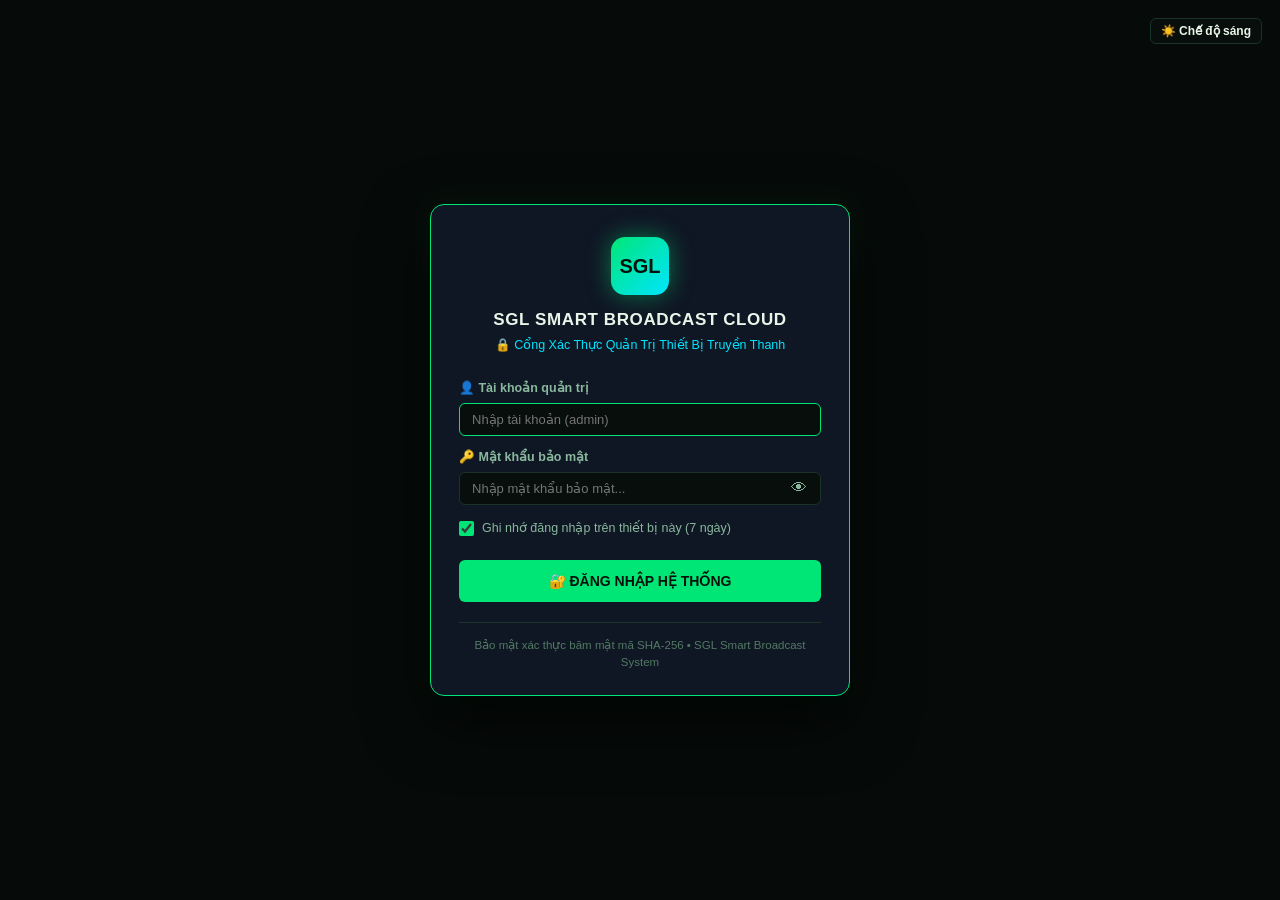
==== index.html @ 8dffcb95 "revert(main): isolate PocketBase to feat/pocketbase and keep pure Google Sheets on main" ====
<!DOCTYPE html>
<html lang="vi">
<head>
  <meta charset="UTF-8" />
  <meta name="viewport" content="width=device-width, initial-scale=1.0" />
  <title>SGL Smart Broadcast Cloud — Quản Trị Thiết Bị Truyền Thanh</title>
  <link rel="stylesheet" href="styles.css" />
  <script>
    (function() {
      try {
        var savedTheme = localStorage.getItem("sgl_theme") || "dark";
        document.documentElement.setAttribute("data-theme", savedTheme);
      } catch (e) {}
    })();
  </script>
</head>
<body>

  <!-- =================================================================== -->
  <!-- LOGIN GATE OVERLAY (BẢO MẬT ĐĂNG NHẬP HỆ THỐNG)                     -->
  <!-- =================================================================== -->
  <div id="loginGate" class="login-gate">
    <button
      type="button"
      id="btnLoginThemeToggle"
      class="btn btn-outline btn-sm login-theme-btn"
      onclick="toggleTheme()"
      title="Chuyển chế độ Sáng / Tối"
    >
      ☀️ Chế độ sáng
    </button>
    <div class="login-card" id="loginCard">
      <div class="login-header">
        <div class="login-logo">SGL</div>
        <div class="login-title">SGL SMART BROADCAST CLOUD</div>
        <div class="login-subtitle">🔒 Cổng Xác Thực Quản Trị Thiết Bị Truyền Thanh</div>
      </div>

      <form id="loginForm" onsubmit="handleLoginSubmit(event)" autocomplete="on">
        <div class="form-row">
          <label for="loginUsername">👤 Tài khoản quản trị</label>
          <input
            type="text"
            id="loginUsername"
            class="input-control"
            placeholder="Nhập tài khoản (admin)"
            autocomplete="username"
            required
          />
        </div>

        <div class="form-row">
          <label for="loginPassword">🔑 Mật khẩu bảo mật</label>
          <div class="password-wrapper">
            <input
              type="password"
              id="loginPassword"
              class="input-control"
              placeholder="Nhập mật khẩu bảo mật..."
              autocomplete="current-password"
              required
            />
            <button
              type="button"
              class="btn-eye"
              id="btnTogglePass"
              onclick="togglePasswordVisibility()"
              title="Hiện / Ẩn mật khẩu"
            >
              👁
            </button>
          </div>
        </div>

        <div class="login-remember-row">
          <label class="remember-label">
            <input type="checkbox" id="loginRemember" checked />
            <span>Ghi nhớ đăng nhập trên thiết bị này (7 ngày)</span>
          </label>
        </div>

        <div id="loginErrorBox" class="login-error" style="display:none;"></div>

        <button type="submit" id="btnLoginSubmit" class="btn btn-primary login-btn">
          🔐 ĐĂNG NHẬP HỆ THỐNG
        </button>
      </form>

      <div class="login-footer">
        Bảo mật xác thực băm mật mã SHA-256 &bull; SGL Smart Broadcast System
      </div>
    </div>
  </div>

  <!-- TOP NAVIGATION BAR -->
  <header class="topbar" id="appTopbar" style="display:none;">
    <div class="brand">
      <div class="brand-logo">SGL</div>
      <div>
        <div class="brand-title">SGL SMART BROADCAST CLOUD</div>
        <div class="brand-subtitle">Hệ Thống Quản Trị &amp; Điều Khiển Thiết Bị Truyền Thanh Android</div>
      </div>
    </div>

    <nav class="nav-tabs">
      <button class="nav-tab active" data-tab="tab-dashboard" onclick="switchTab('tab-dashboard')">
        📡 Dashboard Thực Địa
      </button>
      <button class="nav-tab" data-tab="tab-deploy" onclick="switchTab('tab-deploy')">
        🚀 Triển Khai Dự Án (GĐ2)
      </button>
      <button class="nav-tab" data-tab="tab-builder" onclick="switchTab('tab-builder')">
        🛠 Trình Tạo Kịch Bản
      </button>
      <button class="nav-tab" data-tab="tab-settings" onclick="switchTab('tab-settings')">
        ⚙️ Cấu Hình &amp; Sheet
      </button>
    </nav>

    <div class="topbar-actions">
      <div class="sync-indicator" title="Tự động đồng bộ mỗi 30 giây">
        <span class="pulse-dot" id="syncDot"></span>
        <span id="lblLastSync">Đang kết nối...</span>
      </div>
      <button class="btn btn-outline btn-sm" onclick="refreshAllData()">
        🔄 Làm mới
      </button>
      <button id="btnToggleTheme" class="btn btn-outline btn-sm" onclick="toggleTheme()" title="Chuyển chế độ Sáng / Tối">
        ☀️ Chế độ sáng
      </button>
      <a id="btnOpenSheetTop" href="https://docs.google.com/spreadsheets/d/1-7ZrYTDnoL68BNB7D9QQWxhDGcGNXW3VVfdedAtejAg/edit" target="_blank" class="btn btn-cyan btn-sm" style="text-decoration:none;">
        📊 Mở Google Sheet
      </a>
      <button class="btn btn-danger btn-sm" onclick="handleLogout()" title="Đăng xuất khỏi phiên làm việc">
        🚪 Đăng xuất
      </button>
    </div>
  </header>

  <!-- MAIN CONTENT -->
  <main class="main-container" id="appMain" style="display:none;">

    <!-- =================================================================== -->
    <!-- TAB 1: DASHBOARD THỰC ĐỊA                                           -->
    <!-- =================================================================== -->
    <section id="tab-dashboard" class="tab-panel active">

      <!-- KPI CARDS -->
      <div class="kpi-grid">
        <div class="kpi-card kpi-total" onclick="setStatusFilter('ALL')">
          <div>
            <div class="kpi-label">Tổng Thiết Bị</div>
            <div class="kpi-value" id="kpiTotal">0</div>
            <div class="kpi-sub">Toàn bộ hệ thống</div>
          </div>
          <div class="kpi-icon">📦</div>
        </div>

        <div class="kpi-card kpi-online" onclick="setStatusFilter('online')">
          <div>
            <div class="kpi-label">Đang Online</div>
            <div class="kpi-value" id="kpiOnline">0</div>
            <div class="kpi-sub">Heartbeat &le; 8 phút</div>
          </div>
          <div class="kpi-icon">🟢</div>
        </div>

        <div class="kpi-card kpi-slow" onclick="setStatusFilter('slow')">
          <div>
            <div class="kpi-label">Mạng Chậm</div>
            <div class="kpi-value" id="kpiSlow">0</div>
            <div class="kpi-sub">Heartbeat 8 – 12 phút</div>
          </div>
          <div class="kpi-icon">🟡</div>
        </div>

        <div class="kpi-card kpi-offline" onclick="setStatusFilter('offline')">
          <div>
            <div class="kpi-label">Đang Offline</div>
            <div class="kpi-value" id="kpiOffline">0</div>
            <div class="kpi-sub">Quá 12 phút / Mất nguồn</div>
          </div>
          <div class="kpi-icon">🔴</div>
        </div>

        <div class="kpi-card kpi-projects" onclick="syncSheetsOnCloud()">
          <div>
            <div class="kpi-label">Số Dự Án</div>
            <div class="kpi-value" id="kpiProjects">0</div>
            <div class="kpi-sub">Bấm để tách Sheet tự động</div>
          </div>
          <div class="kpi-icon">📁</div>
        </div>
      </div>

      <!-- PROJECT PILL BAR (Tách theo từng dự án giống Google Sheet) -->
      <div class="project-pills-bar" id="projectPillsBar">
        <span class="project-pill active" onclick="setProjectFilter('ALL')">
          🌐 Tất cả dự án <span class="pill-count" id="pillCountAll">0</span>
        </span>
      </div>

      <!-- FILTER & BULK ACTION TOOLBAR -->
      <div class="toolbar-card">
        <div class="filter-group">
          <input
            type="text"
            id="txtSearch"
            class="input-control search-box"
            placeholder="🔍 Tìm kiếm MAC, AnyDesk ID, Mã ICS, Dự án, Ghi chú..."
            oninput="renderDeviceTable()"
          />

          <select id="selFilterProject" class="select-control" onchange="onProjectSelectChange()">
            <option value="ALL">📁 Dự án: TẤT CẢ</option>
          </select>

          <select id="selFilterSoftware" class="select-control" onchange="renderDeviceTable()">
            <option value="ALL">💿 Phần mềm: TẤT CẢ</option>
            <option value="Radio 3.6">Radio 3.6</option>
            <option value="VNPT ICS">VNPT ICS</option>
            <option value="Radio 1.66">Radio 1.66</option>
            <option value="Radio 2.0">Radio 2.0</option>
          </select>

          <select id="selFilterStatus" class="select-control" onchange="renderDeviceTable()">
            <option value="ALL">📡 Trạng thái: TẤT CẢ</option>
            <option value="online">🟢 Đang Online</option>
            <option value="slow">🟡 Mạng Chậm</option>
            <option value="offline">🔴 Đang Offline</option>
          </select>
        </div>

        <div class="action-group">
          <span id="lblSelectedCount" class="mono" style="color:var(--accent-green); font-weight:700; margin-right:4px;">
            Đã chọn: 0
          </span>
          <button class="btn btn-amber" onclick="openAssignProjectModal()">
            📁 Gán Dự Án
          </button>
          <button class="btn btn-primary" onclick="openQuickDeployModal()">
            🚀 Chốt Dự Án Từ Xa
          </button>
          <button class="btn btn-success" onclick="printSelectedDevices()" title="In tem dán vỏ Box hàng loạt cho các thiết bị đã chọn qua máy in AiYin D11S">
            🖨️ In Tem Box Đã Chọn
          </button>
          <button class="btn btn-cyan" onclick="openBulkImportOldProjectModal()">
            📋 Thêm Dự Án Cũ (Dán DS AnyDesk)
          </button>
          <button class="btn btn-outline" onclick="openAddDeviceModal()">
            ➕ Thêm Box Lẻ
          </button>
          <button class="btn btn-outline" onclick="exportCurrentViewCsv()">
            📥 Xuất Excel (CSV)
          </button>
          <button class="btn btn-outline" onclick="syncSheetsOnCloud()" title="Đồng bộ tách Sheet từng dự án và Sheet Final">
            🔀 Tách Sheet Dự Án
          </button>
        </div>
      </div>

      <!-- DEVICE TABLE -->
      <div class="table-container">
        <div class="table-scroll">
          <table class="data-table">
            <thead>
              <tr>
                <th style="width:36px;">
                  <input type="checkbox" id="chkSelectAll" onchange="toggleSelectAll(this.checked)" />
                </th>
                <th>STT</th>
                <th>Trạng Thái</th>
                <th>Địa Chỉ MAC</th>
                <th>AnyDesk ID</th>
                <th>Mã IoT</th>
                <th>Dự Án (Địa phương)</th>
                <th>Phần Mềm</th>
                <th>Mã ICS</th>
                <th>Lần Cuối Online</th>
                <th>Bộ Nhớ</th>
                <th>Task Hiện Tại</th>
                <th>Thao Tác Nhanh</th>
              </tr>
            </thead>
            <tbody id="deviceTableBody">
              <tr>
                <td colspan="13" style="text-align:center; padding:32px; color:var(--text-secondary);">
                  ⏳ Đang tải danh sách thiết bị từ Google Sheet Cloud...
                </td>
              </tr>
            </tbody>
          </table>
        </div>
      </div>
    </section>

    <!-- =================================================================== -->
    <!-- TAB 2: TRIỂN KHAI DỰ ÁN TỪ XA (GIAI ĐOẠN 2) & HÀNG ĐỢI TASK          -->
    <!-- =================================================================== -->
    <section id="tab-deploy" class="tab-panel">
      <div class="split-grid">
        <!-- Cột trái: Cấu hình giao nhiệm vụ từ xa -->
        <div class="panel-card">
          <div class="panel-header">
            <div class="panel-title">🚀 GIAO NHIỆM VỤ CHỐT DỰ ÁN TỪ XA (OTA)</div>
            <span class="mono" id="deploySelectedBadge" style="color:var(--accent-cyan);">0 thiết bị được chọn</span>
          </div>

          <div class="form-row">
            <label>1. Chọn Kịch Bản Triển Khai (Template):</label>
            <select id="selDeployTemplate" class="select-control" onchange="onDeployTemplateChange()"></select>
          </div>

          <div class="form-row">
            <label>Mô tả kịch bản:</label>
            <div id="lblTemplateDesc" style="padding:8px 12px; background:var(--bg-input); border-radius:6px; color:var(--accent-amber); font-size:13px;">
              --
            </div>
          </div>

          <div class="form-row">
            <label>Chi tiết các bước thực thi tự động trên Android Box (JSON Steps):</label>
            <textarea id="txtDeployStepsPreview" class="code-editor" readonly></textarea>
          </div>

          <div class="form-row">
            <label>2. Danh sách MAC mục tiêu (Cách nhau bởi dấu phẩy hoặc chọn từ bảng Dashboard):</label>
            <textarea id="txtDeployTargetMacs" class="code-editor" style="min-height:90px; color:var(--accent-green);" placeholder="Ví dụ: 900EB3D6BF2C, 900EB3D52C1D"></textarea>
          </div>

          <div style="display:flex; gap:10px; margin-top:14px;">
            <button class="btn btn-primary" id="btnExecuteDeploy" onclick="executeRemoteDeploy()" style="flex:1; justify-content:center; padding:12px;">
              🚀 PHÁT LỆNH TRIỂN KHAI LÊN CLOUD SHEET
            </button>
            <button class="btn btn-outline" onclick="fillOnlineMacsToDeploy()">
              🟢 Chọn tất cả máy đang Online
            </button>
          </div>
        </div>

        <!-- Cột phải: Hàng đợi Tasks thời gian thực -->
        <div class="panel-card">
          <div class="panel-header">
            <div class="panel-title">📋 LỊCH SỬ &amp; HÀNG ĐỢI NHIỆM VỤ (TASKS QUEUE)</div>
            <button class="btn btn-outline btn-sm" onclick="loadTasksQueue()">🔄 Làm mới Task</button>
          </div>

          <div class="table-scroll" style="max-height:540px;">
            <table class="data-table">
              <thead>
                <tr>
                  <th>Task ID</th>
                  <th>MAC</th>
                  <th>Kịch Bản</th>
                  <th>Trạng Thái</th>
                  <th>Kết Quả / Log</th>
                </tr>
              </thead>
              <tbody id="tasksTableBody">
                <tr>
                  <td colspan="5" style="text-align:center; padding:24px; color:var(--text-secondary);">
                    Chưa có dữ liệu nhiệm vụ.
                  </td>
                </tr>
              </tbody>
            </table>
          </div>
        </div>
      </div>
    </section>

    <!-- =================================================================== -->
    <!-- TAB 3: TRÌNH TẠO KỊCH BẢN (SCRIPT BUILDER)                          -->
    <!-- =================================================================== -->
    <section id="tab-builder" class="tab-panel">
      <div class="split-grid">
        <div class="panel-card">
          <div class="panel-header">
            <div class="panel-title">🛠 TẠO / CHỈNH SỬA KỊCH BẢN TỰ ĐỘNG</div>
          </div>

          <div class="form-row">
            <label>Tên Kịch Bản (Mã định danh không dấu, ví dụ: deploy_xa_xuyen_moc):</label>
            <input type="text" id="txtBuilderName" class="input-control" placeholder="VD: deploy_custom_ics" />
          </div>

          <div class="form-row">
            <label>Mô tả ngắn gọn:</label>
            <input type="text" id="txtBuilderDesc" class="input-control" placeholder="VD: Gỡ Radio 3.6, cài ICS và báo cáo dự án" />
          </div>

          <div class="form-row">
            <label>Thêm nhanh bước lệnh mẫu:</label>
            <div style="display:flex; flex-wrap:wrap; gap:8px;">
              <button class="btn btn-outline btn-sm" onclick="addBuilderStep('install_apk')">📦 + Cài APK</button>
              <button class="btn btn-outline btn-sm" onclick="addBuilderStep('uninstall_pkg')">🗑 + Gỡ Package</button>
              <button class="btn btn-outline btn-sm" onclick="addBuilderStep('shell_cmd')">💻 + Lệnh Root Shell</button>
              <button class="btn btn-outline btn-sm" onclick="addBuilderStep('start_app')">▶️ + Mở Ứng Dụng</button>
              <button class="btn btn-outline btn-sm" onclick="addBuilderStep('extract_ics_mac')">🔍 + Đọc Mã ICS</button>
              <button class="btn btn-outline btn-sm" onclick="addBuilderStep('report_field')">📝 + Báo Cáo Trường</button>
              <button class="btn btn-outline btn-sm" onclick="addBuilderStep('download_apk')">🌐 + Tải APK từ URL</button>
            </div>
          </div>

          <div class="form-row">
            <label>Nội dung JSON Steps:</label>
            <textarea id="txtBuilderJson" class="code-editor" style="min-height:260px;">[
  {
    "action": "shell_cmd",
    "params": {
      "cmd": "am force-stop vn.phitn.app.radiostation"
    }
  },
  {
    "action": "report_field",
    "params": {
      "field": "software",
      "value": "Radio 3.6"
    }
  }
]</textarea>
          </div>

          <button class="btn btn-primary" onclick="saveCustomTemplate()" style="width:100%; justify-content:center; padding:12px;">
            💾 LƯU KỊCH BẢN LÊN GOOGLE SHEET
          </button>
        </div>

        <div class="panel-card">
          <div class="panel-header">
            <div class="panel-title">📚 DANH SÁCH KỊCH BẢN HIỆN CÓ TRÊN SHEET</div>
          </div>
          <div id="templateListContainer" style="display:flex; flex-direction:column; gap:10px;"></div>
        </div>
      </div>
    </section>

    <!-- =================================================================== -->
    <!-- TAB 4: CẤU HÌNH HỆ THỐNG & GOOGLE SHEET                              -->
    <!-- =================================================================== -->
    <section id="tab-settings" class="tab-panel">
      <div class="panel-card" style="max-width:780px; margin:0 auto;">
        <div class="panel-header">
          <div class="panel-title">⚙️ CẤU HÌNH KẾT NỐI CLOUD WEBHOOK &amp; ANYDESK</div>
        </div>

        <div class="form-row" id="rowGoogleWebhook">
          <label>Google Apps Script Webhook URL:</label>
          <input type="text" id="txtWebhookUrl" class="input-control mono" />
        </div>

        <div class="form-row" id="rowGoogleSheet">
          <label>Link Google Sheet Quản Lý Dự Án:</label>
          <input type="text" id="txtSheetUrl" class="input-control mono" />
        </div>

        <div class="form-row">
          <label>Mật khẩu AnyDesk mặc định (Unattended Access):</label>
          <input type="password" id="txtDefaultAdPass" class="input-control mono" placeholder="Được giải mã tự động khi đăng nhập Quản trị viên" autocomplete="off" />
        </div>

        <div class="form-row">
          <label>🌐 Link Máy In Cục Bộ (Cloudflare Tunnel HTTPS / Localhost):</label>
          <input type="text" id="txtPrintServerUrl" class="input-control mono" placeholder="VD: https://xxxx.trycloudflare.com hoặc http://localhost:8080" />
          <small style="color:var(--text-muted); font-size:11px; margin-top:4px; display:block;">
            Dán link HTTPS do Cloudflare Tunnel tạo ra trên máy tính xưởng để mọi người dùng Web GitHub có thể in từ xa.
          </small>
        </div>

        <div style="display:flex; gap:10px; margin-top:18px;">
          <button class="btn btn-primary" onclick="saveSettings()">💾 Lưu Cấu Hình</button>
          <button class="btn btn-cyan" onclick="resetDefaultSettings()">🔄 Khôi Phục Mặc Định</button>
          <button class="btn btn-amber" onclick="syncSheetsOnCloud()">🔀 Đồng Bộ Tách Sheet Ngay</button>
        </div>
      </div>
    </section>

  </main>

  <!-- ===================================================================== -->
  <!-- MODAL 1: GÁN DỰ ÁN & PHẦN MỀM HÀNG LOẠT                               -->
  <!-- ===================================================================== -->
  <div class="modal-backdrop" id="modalAssignProject">
    <div class="modal-box">
      <div class="modal-title">📁 Gán / Chuyển Dự Án Hàng Loạt</div>
      <div class="form-row">
        <label>Số lượng thiết bị đang chọn:</label>
        <div id="lblModalAssignCount" class="mono" style="color:var(--accent-cyan); font-weight:700;">0 thiết bị</div>
      </div>
      <div class="form-row">
        <label>Chọn dự án có sẵn hoặc nhập tên Dự án mới:</label>
        <input type="text" id="txtModalProjectName" list="dlExistingProjects" class="input-control" placeholder="VD: Xã Xuyên Mộc (102 box)" />
        <datalist id="dlExistingProjects"></datalist>
      </div>
      <div class="form-row">
        <label>Cập nhật loại Phần mềm (Tùy chọn):</label>
        <select id="selModalSoftware" class="select-control">
          <option value="">-- Giữ nguyên phần mềm hiện tại --</option>
          <option value="Radio 3.6">Radio 3.6</option>
          <option value="Radio 3.6 (Test)">Radio 3.6 (Test)</option>
          <option value="VNPT ICS">VNPT ICS</option>
          <option value="Radio 1.66">Radio 1.66</option>
          <option value="Radio 2.0">Radio 2.0</option>
        </select>
      </div>
      <div style="display:flex; justify-content:flex-end; gap:10px; margin-top:18px;">
        <button class="btn btn-outline" onclick="closeModal('modalAssignProject')">Hủy</button>
        <button class="btn btn-primary" onclick="confirmAssignProject()">✔ Xác Nhận Lưu Lên Sheet</button>
      </div>
    </div>
  </div>

  <!-- ===================================================================== -->
  <!-- MODAL 2: THÊM / ĐĂNG KÝ BOX MỚI THỦ CÔNG                              -->
  <!-- ===================================================================== -->
  <div class="modal-backdrop" id="modalAddDevice">
    <div class="modal-box">
      <div class="modal-title">➕ Đăng Ký / Thêm Android Box Lẻ Lên Sheet</div>
      <div style="display:grid; grid-template-columns:1fr 1fr; gap:10px;">
        <div class="form-row">
          <label>Mã AnyDesk ID (*):</label>
          <input type="text" id="txtAddAnydesk" class="input-control mono" placeholder="VD: 1371078125" oninput="onAddAnydeskInput(this.value)" />
        </div>
        <div class="form-row">
          <label>Mã IoT (Mạch IoT):</label>
          <input type="text" id="txtAddIot" class="input-control mono" placeholder="VD: 11738 / Mã IoT" />
        </div>
      </div>
      <div class="form-row">
        <label>Địa chỉ MAC Android (Không cần nhập — Tự động lấy khi Box kết nối):</label>
        <input type="text" id="txtAddMac" class="input-control mono" placeholder="⚡ Để trống: Tự động điền MAC khi Box gửi tín hiệu lần đầu" />
        <div id="lblAutoMacHint" style="font-size:11.5px; color:var(--accent-cyan); margin-top:4px;">
          ⚡ Chỉ cần nhập Mã AnyDesk & Mã IoT, hệ thống sẽ tự động lấy MAC thật ngay lần đầu Box kết nối!
        </div>
      </div>
      <div style="display:grid; grid-template-columns:1fr 1fr; gap:10px;">
        <div class="form-row">
          <label>Dự án:</label>
          <input type="text" id="txtAddProject" list="dlExistingProjects" class="input-control" value="Kho thiết bị" />
        </div>
        <div class="form-row">
          <label>Phần mềm cài đặt:</label>
          <select id="selAddSoftware" class="select-control">
            <option value="Radio 3.6 (Test)">Radio 3.6 (Test)</option>
            <option value="Radio 3.6">Radio 3.6</option>
            <option value="VNPT ICS">VNPT ICS</option>
            <option value="Radio 1.66">Radio 1.66</option>
            <option value="Radio 2.0">Radio 2.0</option>
          </select>
        </div>
      </div>
      <div style="display:grid; grid-template-columns:1fr 1fr; gap:10px;">
        <div class="form-row">
          <label>Mã ICS (Nếu có):</label>
          <input type="text" id="txtAddIcs" class="input-control mono" placeholder="Tùy chọn" />
        </div>
        <div class="form-row">
          <label>IMEI SIM (Nếu có):</label>
          <input type="text" id="txtAddImei" class="input-control mono" placeholder="Tùy chọn" />
        </div>
      </div>
      <div class="form-row">
        <label>Ghi chú / Cụm loa lắp đặt:</label>
        <input type="text" id="txtAddNotes" class="input-control" placeholder="VD: Cụm loa Thôn 1..." />
      </div>
      <div style="display:flex; justify-content:flex-end; gap:10px; margin-top:18px;">
        <button class="btn btn-outline" onclick="closeModal('modalAddDevice')">Hủy</button>
        <button class="btn btn-primary" onclick="confirmAddDevice()">➕ Lưu Thiết Bị</button>
      </div>
    </div>
  </div>

  <!-- ===================================================================== -->
  <!-- MODAL 3: THÊM DỰ ÁN CŨ (DÁN DANH SÁCH MÃ ANYDESK TẠO SHEET DỰ ÁN)     -->
  <!-- ===================================================================== -->
  <div class="modal-backdrop" id="modalBulkImportOldProject">
    <div class="modal-box" style="max-width:580px;">
      <div class="modal-title">📋 Thêm Dự Án Cũ — Dán Danh Sách Mã AnyDesk</div>
      <p style="font-size:12.5px; color:var(--text-secondary); margin-bottom:12px; line-height:1.5;">
        Nhập tên dự án (sẽ tự động tạo 1 Sheet riêng trên Google Sheet) và dán danh sách mã AnyDesk của dự án đó.
        Sau đó khi bạn vào AnyDesk từng Box cài <code>00_AutoSetup.apk</code>, App sẽ <b>tự động dò mã AnyDesk trên Sheet</b>,
        điền MAC thật, cập nhật <b>Phần mềm đang sử dụng</b> và trạng thái <b>Online / Offline</b>.
      </p>
      <div class="form-row">
        <label>Tên Dự Án / Tên Sheet Mới (*):</label>
        <input
          type="text"
          id="txtBulkOldProjectName"
          list="dlExistingProjects"
          class="input-control"
          placeholder="VD: Xã Hòa Hiệp (Dự án cũ)"
        />
      </div>
      <div class="form-row">
        <label>Phần mềm mặc định ban đầu (Sẽ tự động cập nhật lại khi cài App vào Box):</label>
        <select id="selBulkOldSoftware" class="select-control">
          <option value="Chưa đồng bộ">🔄 Tự động nhận diện khi cài App lên Box</option>
          <option value="Radio 3.6">Radio 3.6</option>
          <option value="VNPT ICS">VNPT ICS</option>
          <option value="Radio 1.66">Radio 1.66</option>
          <option value="Radio 2.0">Radio 2.0</option>
        </select>
      </div>
      <div class="form-row">
        <label>Dán danh sách mã AnyDesk (Mỗi dòng 1 mã hoặc copy từ Excel/Zalo):</label>
        <textarea
          id="txtBulkOldAnydeskList"
          class="code-editor"
          style="min-height:170px;"
          placeholder="1371078125&#10;1074358911&#10;1748089615&#10;..."
        ></textarea>
      </div>
      <div style="display:flex; justify-content:flex-end; gap:10px; margin-top:16px;">
        <button class="btn btn-outline" onclick="closeModal('modalBulkImportOldProject')">Hủy</button>
        <button class="btn btn-primary" id="btnConfirmBulkOld" onclick="confirmBulkImportOldProject()">
          📥 Tạo Sheet Dự Án &amp; Nạp Mã AnyDesk
        </button>
      </div>
    </div>
  </div>

  <!-- ===================================================================== -->
  <!-- MODAL 4: SỬA MÃ IOT THIẾT BỊ                                          -->
  <!-- ===================================================================== -->
  <div class="modal-backdrop" id="modalEditIot">
    <div class="modal-box" style="max-width:460px;">
      <div class="modal-title">🏷️ Chỉnh Sửa Mã IoT Thiết Bị</div>
      <div class="form-row">
        <label>Thiết bị đang chọn:</label>
        <div id="lblEditIotDevice" class="mono" style="color:var(--accent-green); font-weight:700; font-size:15px; padding:8px 12px; background:var(--bg-input); border-radius:6px;">--</div>
      </div>
      <input type="hidden" id="hidEditIotMac" />
      <input type="hidden" id="hidEditIotAnydesk" />
      <div class="form-row">
        <label>Mã IoT (Quét bằng súng barcode hoặc gõ tay):</label>
        <input
          type="text"
          id="txtEditIotValue"
          class="input-control mono"
          placeholder="Nhập Mã IoT (VD: 11250, IOT-9988...)"
          autocomplete="off"
          onkeydown="if(event.key==='Enter') confirmSaveEditIot()"
        />
      </div>
      <div style="font-size:12px; color:var(--text-muted); margin-top:-6px; margin-bottom:12px;">
        💡 Nhấn <b>Enter</b> hoặc bấm nút <b>Lưu Mã IoT</b> để cập nhật ngay lên Google Sheet &amp; In tem.
      </div>
      <div style="display:flex; justify-content:flex-end; gap:10px; margin-top:16px;">
        <button class="btn btn-outline" onclick="closeModal('modalEditIot')">Hủy</button>
        <button class="btn btn-primary" id="btnSaveEditIot" onclick="confirmSaveEditIot()">
          ✔ Lưu Mã IoT
        </button>
      </div>
    </div>
  </div>

  <!-- TOAST NOTIFICATION CONTAINER -->
  <div class="toast-container" id="toastContainer"></div>

  <script src="app.js"></script>
</body>
</html>
---- styles.css ----
:root {
  --bg-base: #060b09;
  --bg-surface: #0b1410;
  --bg-card: #0f1c16;
  --bg-card-hover: #14261e;
  --bg-input: #070e0b;
  --border-subtle: #1a3326;
  --border-glow: #00e676;
  --text-primary: #e8f5e9;
  --text-secondary: #8ab89d;
  --text-muted: #527a63;
  --accent-green: #00e676;
  --accent-green-dim: rgba(0, 230, 118, 0.14);
  --accent-cyan: #00e5ff;
  --accent-cyan-dim: rgba(0, 229, 255, 0.14);
  --accent-amber: #ffb300;
  --accent-amber-dim: rgba(255, 179, 0, 0.15);
  --accent-red: #ff1744;
  --accent-red-dim: rgba(255, 23, 68, 0.15);
  --accent-purple: #b388ff;
  --radius-sm: 6px;
  --radius-md: 10px;
  --radius-lg: 14px;
  --shadow-card: 0 8px 24px rgba(0, 0, 0, 0.45);
}

[data-theme="light"] {
  --bg-base: #f8fafc;
  --bg-surface: #ffffff;
  --bg-card: #ffffff;
  --bg-card-hover: #f1f5f9;
  --bg-input: #ffffff;
  --border-subtle: #e2e8f0;
  --border-glow: #047857;
  --text-primary: #0f172a;
  --text-secondary: #334155;
  --text-muted: #64748b;
  --accent-green: #047857;
  --accent-green-dim: #d1fae5;
  --accent-cyan: #0369a1;
  --accent-cyan-dim: #e0f2fe;
  --accent-amber: #b45309;
  --accent-amber-dim: #fef3c7;
  --accent-red: #b91c1c;
  --accent-red-dim: #fee2e2;
  --accent-purple: #7e22ce;
  --shadow-card: 0 4px 16px rgba(15, 23, 42, 0.06);
}

* {
  box-sizing: border-box;
  margin: 0;
  padding: 0;
}

body {
  background-color: var(--bg-base);
  color: var(--text-primary);
  font-family: 'Inter', -apple-system, BlinkMacSystemFont, 'Segoe UI', Roboto, sans-serif;
  font-size: 14px;
  line-height: 1.5;
  min-height: 100vh;
  display: flex;
  flex-direction: column;
}

code, .mono {
  font-family: 'JetBrains Mono', 'Consolas', 'Courier New', monospace;
}

/* TOP NAVBAR */
.topbar {
  background: linear-gradient(180deg, #0d1913 0%, #09120e 100%);
  border-bottom: 1px solid var(--border-subtle);
  padding: 12px 24px;
  display: flex;
  align-items: center;
  justify-content: space-between;
  gap: 16px;
  position: sticky;
  top: 0;
  z-index: 100;
  backdrop-filter: blur(10px);
}

.brand {
  display: flex;
  align-items: center;
  gap: 12px;
}

.brand-logo {
  width: 38px;
  height: 38px;
  border-radius: 10px;
  background: linear-gradient(135deg, #00e676 0%, #00b0ff 100%);
  display: flex;
  align-items: center;
  justify-content: center;
  color: #04100a;
  font-weight: 900;
  font-size: 18px;
  box-shadow: 0 0 16px rgba(0, 230, 118, 0.35);
}

.brand-title {
  font-size: 16px;
  font-weight: 700;
  letter-spacing: 0.3px;
  color: var(--text-primary);
}

.brand-subtitle {
  font-size: 11.5px;
  color: var(--text-secondary);
}

.nav-tabs {
  display: flex;
  align-items: center;
  gap: 6px;
  background: var(--bg-input);
  padding: 4px;
  border-radius: var(--radius-md);
  border: 1px solid var(--border-subtle);
}

.nav-tab {
  background: transparent;
  color: var(--text-secondary);
  border: none;
  padding: 8px 16px;
  border-radius: var(--radius-sm);
  font-size: 13px;
  font-weight: 600;
  cursor: pointer;
  transition: all 0.18s ease;
  display: flex;
  align-items: center;
  gap: 8px;
}

.nav-tab:hover {
  color: var(--text-primary);
  background: rgba(255, 255, 255, 0.04);
}

.nav-tab.active {
  background: var(--accent-green-dim);
  color: var(--accent-green);
  border: 1px solid rgba(0, 230, 118, 0.35);
  box-shadow: 0 0 12px rgba(0, 230, 118, 0.12);
}

.topbar-actions {
  display: flex;
  align-items: center;
  gap: 10px;
}

.sync-indicator {
  font-size: 12px;
  color: var(--text-secondary);
  display: flex;
  align-items: center;
  gap: 6px;
  padding: 6px 12px;
  background: var(--bg-input);
  border: 1px solid var(--border-subtle);
  border-radius: 20px;
}

.pulse-dot {
  width: 8px;
  height: 8px;
  border-radius: 50%;
  background: var(--accent-green);
  box-shadow: 0 0 8px var(--accent-green);
  animation: pulse 2s infinite;
}

@keyframes pulse {
  0% { opacity: 1; transform: scale(1); }
  50% { opacity: 0.45; transform: scale(0.9); }
  100% { opacity: 1; transform: scale(1); }
}

/* MAIN LAYOUT */
.main-container {
  max-width: 1600px;
  width: 100%;
  margin: 0 auto;
  padding: 20px 24px 40px;
  flex: 1;
}

.tab-panel {
  display: none;
  animation: fadeIn 0.2s ease;
}

.tab-panel.active {
  display: block;
}

@keyframes fadeIn {
  from { opacity: 0; transform: translateY(4px); }
  to { opacity: 1; transform: translateY(0); }
}

/* KPI GRID */
.kpi-grid {
  display: grid;
  grid-template-columns: repeat(auto-fit, minmax(210px, 1fr));
  gap: 14px;
  margin-bottom: 18px;
}

.kpi-card {
  background: var(--bg-card);
  border: 1px solid var(--border-subtle);
  border-radius: var(--radius-md);
  padding: 16px 18px;
  display: flex;
  align-items: center;
  justify-content: space-between;
  box-shadow: var(--shadow-card);
  transition: transform 0.15s ease, border-color 0.15s ease;
  cursor: pointer;
}

.kpi-card:hover {
  transform: translateY(-2px);
  border-color: rgba(0, 230, 118, 0.4);
}

.kpi-label {
  font-size: 12px;
  font-weight: 600;
  text-transform: uppercase;
  letter-spacing: 0.5px;
  color: var(--text-secondary);
  margin-bottom: 4px;
}

.kpi-value {
  font-size: 28px;
  font-weight: 800;
  font-family: 'JetBrains Mono', 'Consolas', monospace;
}

.kpi-sub {
  font-size: 11.5px;
  color: var(--text-muted);
  margin-top: 2px;
}

.kpi-icon {
  width: 46px;
  height: 46px;
  border-radius: 12px;
  display: flex;
  align-items: center;
  justify-content: center;
  font-size: 22px;
}

.kpi-total .kpi-value { color: var(--accent-cyan); }
.kpi-total .kpi-icon { background: var(--accent-cyan-dim); color: var(--accent-cyan); }

.kpi-online .kpi-value { color: var(--accent-green); }
.kpi-online .kpi-icon { background: var(--accent-green-dim); color: var(--accent-green); }

.kpi-slow .kpi-value { color: var(--accent-amber); }
.kpi-slow .kpi-icon { background: var(--accent-amber-dim); color: var(--accent-amber); }

.kpi-offline .kpi-value { color: var(--accent-red); }
.kpi-offline .kpi-icon { background: var(--accent-red-dim); color: var(--accent-red); }

.kpi-projects .kpi-value { color: var(--accent-purple); }
.kpi-projects .kpi-icon { background: rgba(179, 136, 255, 0.14); color: var(--accent-purple); }

/* PROJECT PILL TABS (Giống các Sheet Dự Án) */
.project-pills-bar {
  display: flex;
  align-items: center;
  gap: 8px;
  overflow-x: auto;
  padding: 10px 14px;
  background: var(--bg-surface);
  border: 1px solid var(--border-subtle);
  border-radius: var(--radius-md);
  margin-bottom: 16px;
}

.project-pill {
  background: var(--bg-card);
  color: var(--text-secondary);
  border: 1px solid var(--border-subtle);
  padding: 6px 13px;
  border-radius: 20px;
  font-size: 12.5px;
  font-weight: 600;
  white-space: nowrap;
  cursor: pointer;
  transition: all 0.15s ease;
  display: inline-flex;
  align-items: center;
  gap: 6px;
}

.project-pill:hover {
  border-color: var(--accent-cyan);
  color: var(--text-primary);
}

.project-pill.active {
  background: var(--accent-cyan-dim);
  color: var(--accent-cyan);
  border-color: var(--accent-cyan);
}

.project-pill .pill-count {
  background: rgba(255, 255, 255, 0.08);
  padding: 1px 7px;
  border-radius: 10px;
  font-size: 11px;
  font-family: 'Consolas', monospace;
}

/* FILTER & ACTION TOOLBAR */
.toolbar-card {
  background: var(--bg-card);
  border: 1px solid var(--border-subtle);
  border-radius: var(--radius-md);
  padding: 14px 16px;
  margin-bottom: 16px;
  display: flex;
  flex-wrap: wrap;
  align-items: center;
  justify-content: space-between;
  gap: 12px;
}

.filter-group {
  display: flex;
  flex-wrap: wrap;
  align-items: center;
  gap: 10px;
  flex: 1;
}

.input-control, .select-control {
  background: var(--bg-input);
  color: var(--text-primary);
  border: 1px solid var(--border-subtle);
  border-radius: var(--radius-sm);
  padding: 8px 12px;
  font-size: 13px;
  outline: none;
  transition: border-color 0.15s ease;
}

.input-control:focus, .select-control:focus {
  border-color: var(--accent-green);
}

.search-box {
  min-width: 260px;
  flex: 1;
  max-width: 380px;
}

.action-group {
  display: flex;
  flex-wrap: wrap;
  align-items: center;
  gap: 8px;
}

/* BUTTONS */
.btn {
  border: 1px solid transparent;
  border-radius: var(--radius-sm);
  padding: 8px 14px;
  font-size: 13px;
  font-weight: 600;
  cursor: pointer;
  display: inline-flex;
  align-items: center;
  gap: 6px;
  transition: all 0.15s ease;
  white-space: nowrap;
}

.btn:disabled {
  opacity: 0.5;
  cursor: not-allowed;
}

.btn-primary {
  background: var(--accent-green);
  color: #04120a;
}
.btn-primary:hover:not(:disabled) {
  background: #26ff8c;
  box-shadow: 0 0 14px rgba(0, 230, 118, 0.4);
}

.btn-success {
  background: #0d4a25;
  color: #00ff66;
  border-color: #00ff66;
}
.btn-success:hover:not(:disabled) {
  background: #146935;
  color: #ffffff;
  box-shadow: 0 0 12px rgba(0, 255, 102, 0.4);
}

.btn-cyan {
  background: var(--accent-cyan-dim);
  color: var(--accent-cyan);
  border-color: rgba(0, 229, 255, 0.35);
}
.btn-cyan:hover:not(:disabled) {
  background: rgba(0, 229, 255, 0.24);
}

.btn-amber {
  background: var(--accent-amber-dim);
  color: var(--accent-amber);
  border-color: rgba(255, 179, 0, 0.35);
}
.btn-amber:hover:not(:disabled) {
  background: rgba(255, 179, 0, 0.25);
}

.btn-danger {
  background: var(--accent-red-dim);
  color: var(--accent-red);
  border-color: rgba(255, 23, 68, 0.35);
}

.btn-outline {
  background: var(--bg-input);
  color: var(--text-primary);
  border-color: var(--border-subtle);
}
.btn-outline:hover:not(:disabled) {
  border-color: var(--text-secondary);
  background: var(--bg-card-hover);
}

.btn-sm {
  padding: 5px 10px;
  font-size: 12px;
}

/* DATA TABLE */
.table-container {
  background: var(--bg-card);
  border: 1px solid var(--border-subtle);
  border-radius: var(--radius-md);
  overflow: hidden;
  box-shadow: var(--shadow-card);
}

.table-scroll {
  overflow-x: auto;
  max-height: 68vh;
  overflow-y: auto;
}

table.data-table {
  width: 100%;
  border-collapse: collapse;
  text-align: left;
}

table.data-table thead th {
  background: #0a140f;
  color: var(--text-secondary);
  font-size: 12px;
  font-weight: 700;
  text-transform: uppercase;
  letter-spacing: 0.4px;
  padding: 12px 14px;
  border-bottom: 1px solid var(--border-subtle);
  position: sticky;
  top: 0;
  z-index: 10;
  white-space: nowrap;
}

table.data-table tbody tr {
  border-bottom: 1px solid rgba(26, 51, 38, 0.55);
  transition: background 0.12s ease;
}

table.data-table tbody tr:hover {
  background: var(--bg-card-hover);
}

table.data-table tbody tr.selected-row {
  background: rgba(0, 230, 118, 0.08);
}

table.data-table tbody tr.newly-added-row {
  background: rgba(0, 255, 65, 0.12) !important;
  box-shadow: inset 4px 0 0 var(--accent-green);
  animation: glowNewRow 3s ease-out;
}

@keyframes glowNewRow {
  0% { background: rgba(0, 255, 65, 0.28); }
  100% { background: rgba(0, 255, 65, 0.12); }
}

table.data-table tbody td {
  padding: 10px 14px;
  font-size: 13px;
  vertical-align: middle;
  white-space: nowrap;
}

/* BADGES */
.badge {
  display: inline-flex;
  align-items: center;
  gap: 5px;
  padding: 3px 9px;
  border-radius: 12px;
  font-size: 11.5px;
  font-weight: 600;
}

.badge-online {
  background: var(--accent-green-dim);
  color: var(--accent-green);
  border: 1px solid rgba(0, 230, 118, 0.3);
}

.badge-slow {
  background: var(--accent-amber-dim);
  color: var(--accent-amber);
  border: 1px solid rgba(255, 179, 0, 0.3);
}

.badge-offline {
  background: var(--accent-red-dim);
  color: var(--accent-red);
  border: 1px solid rgba(255, 23, 68, 0.3);
}

.badge-soft {
  background: rgba(0, 229, 255, 0.1);
  color: var(--accent-cyan);
  border: 1px solid rgba(0, 229, 255, 0.25);
}

.badge-proj {
  background: rgba(179, 136, 255, 0.12);
  color: #d1c4e9;
  border: 1px solid rgba(179, 136, 255, 0.25);
}

.copy-chip {
  cursor: pointer;
  padding: 3px 8px;
  border-radius: 5px;
  background: rgba(255, 255, 255, 0.04);
  border: 1px solid transparent;
  font-family: 'Consolas', monospace;
  transition: all 0.12s ease;
}

.copy-chip:hover {
  border-color: var(--accent-cyan);
  color: var(--accent-cyan);
}

/* SPLIT GRID FOR STAGE 2 & BUILDER */
.split-grid {
  display: grid;
  grid-template-columns: 1.15fr 0.85fr;
  gap: 18px;
}

@media (max-width: 1100px) {
  .split-grid {
    grid-template-columns: 1fr;
  }
}

.panel-card {
  background: var(--bg-card);
  border: 1px solid var(--border-subtle);
  border-radius: var(--radius-md);
  padding: 18px;
  box-shadow: var(--shadow-card);
}

.panel-header {
  display: flex;
  align-items: center;
  justify-content: space-between;
  margin-bottom: 14px;
  padding-bottom: 10px;
  border-bottom: 1px solid var(--border-subtle);
}

.panel-title {
  font-size: 15px;
  font-weight: 700;
  color: var(--accent-green);
  display: flex;
  align-items: center;
  gap: 8px;
}

textarea.code-editor {
  width: 100%;
  min-height: 220px;
  background: var(--bg-input);
  color: var(--accent-cyan);
  border: 1px solid var(--border-subtle);
  border-radius: var(--radius-sm);
  padding: 12px;
  font-family: 'Consolas', monospace;
  font-size: 12.5px;
  resize: vertical;
}

/* MODAL */
.modal-backdrop {
  position: fixed;
  inset: 0;
  background: rgba(0, 0, 0, 0.72);
  display: none;
  align-items: center;
  justify-content: center;
  z-index: 200;
  padding: 16px;
}

.modal-backdrop.open {
  display: flex;
}

.modal-box {
  background: var(--bg-card);
  border: 1px solid var(--border-glow);
  border-radius: var(--radius-lg);
  width: 100%;
  max-width: 520px;
  padding: 22px;
  box-shadow: 0 16px 48px rgba(0, 0, 0, 0.75);
}

.modal-title {
  font-size: 16px;
  font-weight: 700;
  color: var(--accent-green);
  margin-bottom: 14px;
}

.form-row {
  margin-bottom: 12px;
}

.form-row label {
  display: block;
  font-size: 12.5px;
  color: var(--text-secondary);
  margin-bottom: 5px;
  font-weight: 600;
}

.form-row .input-control, .form-row .select-control {
  width: 100%;
}

/* TOAST */
.toast-container {
  position: fixed;
  bottom: 22px;
  right: 22px;
  z-index: 300;
  display: flex;
  flex-direction: column;
  gap: 8px;
}

.toast {
  background: #102419;
  color: var(--text-primary);
  border-left: 4px solid var(--accent-green);
  border-top: 1px solid var(--border-subtle);
  border-right: 1px solid var(--border-subtle);
  border-bottom: 1px solid var(--border-subtle);
  padding: 12px 16px;
  border-radius: var(--radius-sm);
  box-shadow: var(--shadow-card);
  font-size: 13px;
  animation: fadeIn 0.2s ease;
}

/* LOGIN GATE OVERLAY */
.login-gate {
  position: fixed;
  inset: 0;
  z-index: 9999;
  background:
    radial-gradient(circle at 20% 20%, rgba(0, 230, 118, 0.12), transparent 45%),
    radial-gradient(circle at 80% 80%, rgba(0, 212, 255, 0.12), transparent 45%),
    var(--bg-root);
  display: flex;
  align-items: center;
  justify-content: center;
  padding: 20px;
}

.login-card {
  width: 100%;
  max-width: 420px;
  background: rgba(16, 23, 38, 0.96);
  border: 1px solid var(--border-glow);
  border-radius: var(--radius-lg);
  padding: 32px 28px 24px;
  box-shadow: 0 24px 64px rgba(0, 0, 0, 0.85), 0 0 32px rgba(0, 230, 118, 0.08);
  backdrop-filter: blur(16px);
}

.login-card.shake {
  animation: loginShake 0.35s ease;
}

@keyframes loginShake {
  0%, 100% { transform: translateX(0); }
  20%, 60% { transform: translateX(-8px); }
  40%, 80% { transform: translateX(8px); }
}

.login-header {
  text-align: center;
  margin-bottom: 24px;
}

.login-logo {
  width: 58px;
  height: 58px;
  margin: 0 auto 12px;
  border-radius: 14px;
  background: linear-gradient(135deg, var(--accent-green), var(--accent-cyan));
  display: flex;
  align-items: center;
  justify-content: center;
  font-weight: 900;
  font-size: 20px;
  color: #04120a;
  box-shadow: 0 0 24px rgba(0, 230, 118, 0.45);
}

.login-title {
  font-size: 17px;
  font-weight: 800;
  letter-spacing: 0.6px;
  color: var(--text-primary);
}

.login-subtitle {
  font-size: 12.5px;
  color: var(--accent-cyan);
  margin-top: 4px;
}

.password-wrapper {
  position: relative;
  display: flex;
  align-items: center;
}

.password-wrapper .input-control {
  padding-right: 42px;
}

.btn-eye {
  position: absolute;
  right: 8px;
  background: transparent;
  border: none;
  color: var(--text-secondary);
  cursor: pointer;
  font-size: 16px;
  padding: 4px 6px;
  border-radius: 4px;
  transition: color 0.15s ease;
}

.btn-eye:hover {
  color: var(--accent-cyan);
}

.login-remember-row {
  margin: 14px 0;
}

.remember-label {
  display: inline-flex;
  align-items: center;
  gap: 8px;
  font-size: 12.5px;
  color: var(--text-secondary);
  cursor: pointer;
  user-select: none;
}

.remember-label input[type="checkbox"] {
  accent-color: var(--accent-green);
  width: 15px;
  height: 15px;
}

.login-error {
  background: rgba(255, 82, 82, 0.14);
  border: 1px solid rgba(255, 82, 82, 0.4);
  color: #ff8a80;
  padding: 10px 12px;
  border-radius: var(--radius-sm);
  font-size: 12.5px;
  margin-bottom: 14px;
  text-align: center;
}

.login-btn {
  width: 100%;
  justify-content: center;
  padding: 12px;
  font-size: 14px;
  margin-top: 4px;
}

.login-footer {
  margin-top: 20px;
  padding-top: 14px;
  border-top: 1px solid var(--border-subtle);
  text-align: center;
  font-size: 11.5px;
  color: var(--text-muted);
}

.login-theme-btn {
  position: absolute;
  top: 18px;
  right: 18px;
  z-index: 10000;
}

/* =================================================================== */
/* LIGHT THEME COMPREHENSIVE CONTRAST & ACCESSIBILITY OVERRIDES        */
/* =================================================================== */
[data-theme="light"] {
  color-scheme: light;
}

[data-theme="light"] .topbar {
  background: #ffffff;
  border-bottom: 1px solid var(--border-subtle);
  box-shadow: 0 1px 4px rgba(15, 23, 42, 0.06);
}

[data-theme="light"] .nav-tabs {
  background: #f1f5f9;
  border: 1px solid #e2e8f0;
}

[data-theme="light"] .nav-tab {
  color: #475569;
}

[data-theme="light"] .nav-tab:hover {
  color: #0f172a;
  background: rgba(0, 0, 0, 0.04);
}

[data-theme="light"] .nav-tab.active {
  background: #ffffff;
  color: #047857;
  border: 1px solid #cbd5e1;
  box-shadow: 0 1px 3px rgba(0, 0, 0, 0.08);
}

[data-theme="light"] .sync-indicator {
  background: #f1f5f9;
  border: 1px solid #e2e8f0;
  color: #475569;
}

[data-theme="light"] .project-pills-bar {
  background: #ffffff;
  border: 1px solid #e2e8f0;
}

[data-theme="light"] .project-pill {
  background: #f8fafc;
  color: #334155;
  border: 1px solid #cbd5e1;
}

[data-theme="light"] .project-pill:hover {
  border-color: #0369a1;
  color: #0369a1;
  background: #f0f9ff;
}

[data-theme="light"] .project-pill.active {
  background: #0369a1;
  color: #ffffff;
  border-color: #0369a1;
}

[data-theme="light"] .project-pill .pill-count {
  background: #e2e8f0;
  color: #334155;
}

[data-theme="light"] .project-pill.active .pill-count {
  background: rgba(255, 255, 255, 0.25);
  color: #ffffff;
}

[data-theme="light"] .toolbar-card,
[data-theme="light"] .panel-card,
[data-theme="light"] .table-container {
  background: #ffffff;
  border: 1px solid #e2e8f0;
  box-shadow: 0 2px 8px rgba(15, 23, 42, 0.04);
}

[data-theme="light"] .panel-header {
  border-bottom: 1px solid #e2e8f0;
}

[data-theme="light"] .input-control,
[data-theme="light"] .select-control {
  background: #ffffff;
  color: #0f172a;
  border: 1px solid #cbd5e1;
}

[data-theme="light"] .input-control::placeholder {
  color: #94a3b8;
}

[data-theme="light"] .input-control:focus,
[data-theme="light"] .select-control:focus {
  border-color: #047857;
  box-shadow: 0 0 0 3px rgba(4, 120, 87, 0.14);
}

[data-theme="light"] table.data-table thead th {
  background: #f8fafc;
  color: #334155;
  border-bottom: 2px solid #cbd5e1;
}

[data-theme="light"] table.data-table tbody tr {
  border-bottom: 1px solid #f1f5f9;
}

[data-theme="light"] table.data-table tbody tr:hover {
  background: #f8fafc;
}

[data-theme="light"] table.data-table tbody tr.selected-row {
  background: #ecfdf5;
}

[data-theme="light"] table.data-table tbody tr.newly-added-row {
  background: #ecfdf5 !important;
  box-shadow: inset 4px 0 0 #047857;
}

[data-theme="light"] .copy-chip {
  background: #f1f5f9;
  border: 1px solid #e2e8f0;
  color: #0f172a;
}

[data-theme="light"] .copy-chip:hover {
  background: #e0f2fe;
  border-color: #0369a1;
  color: #0369a1;
}

/* HIGH CONTRAST BADGES IN LIGHT MODE (WCAG AAA) */
[data-theme="light"] .badge-online {
  background: #dcfce7;
  color: #047857;
  border: 1px solid #86efac;
}

[data-theme="light"] .badge-slow {
  background: #fef3c7;
  color: #b45309;
  border: 1px solid #fde68a;
}

[data-theme="light"] .badge-offline {
  background: #fee2e2;
  color: #b91c1c;
  border: 1px solid #fca5a5;
}

[data-theme="light"] .badge-soft {
  background: #e0f2fe;
  color: #0369a1;
  border: 1px solid #bae6fd;
}

[data-theme="light"] .badge-proj {
  background: #f3e8ff;
  color: #6b21a8;
  border: 1px solid #d8b4fe;
}

/* BUTTONS IN LIGHT MODE */
[data-theme="light"] .btn-primary {
  background: #047857;
  color: #ffffff;
}

[data-theme="light"] .btn-primary:hover:not(:disabled) {
  background: #065f46;
  box-shadow: 0 2px 8px rgba(4, 120, 87, 0.25);
}

[data-theme="light"] .btn-success {
  background: #ecfdf5;
  color: #047857;
  border: 1px solid #10b981;
}

[data-theme="light"] .btn-success:hover:not(:disabled) {
  background: #047857;
  color: #ffffff;
  border-color: #047857;
  box-shadow: 0 2px 8px rgba(4, 120, 87, 0.25);
}

[data-theme="light"] .btn-cyan {
  background: #e0f2fe;
  color: #0369a1;
  border: 1px solid #7dd3fc;
}

[data-theme="light"] .btn-cyan:hover:not(:disabled) {
  background: #0369a1;
  color: #ffffff;
  border-color: #0369a1;
}

[data-theme="light"] .btn-amber {
  background: #fef3c7;
  color: #b45309;
  border: 1px solid #fcd34d;
}

[data-theme="light"] .btn-amber:hover:not(:disabled) {
  background: #b45309;
  color: #ffffff;
  border-color: #b45309;
}

[data-theme="light"] .btn-danger {
  background: #fee2e2;
  color: #b91c1c;
  border: 1px solid #fca5a5;
}

[data-theme="light"] .btn-danger:hover:not(:disabled) {
  background: #b91c1c;
  color: #ffffff;
  border-color: #b91c1c;
}

[data-theme="light"] .btn-outline {
  background: #ffffff;
  color: #0f172a;
  border: 1px solid #cbd5e1;
}

[data-theme="light"] .btn-outline:hover:not(:disabled) {
  background: #f1f5f9;
  border-color: #94a3b8;
}

/* KPI CARDS IN LIGHT MODE */
[data-theme="light"] .kpi-card {
  background: #ffffff;
  border: 1px solid #e2e8f0;
  box-shadow: 0 2px 8px rgba(15, 23, 42, 0.04);
}

[data-theme="light"] .kpi-card:hover {
  border-color: #047857;
  box-shadow: 0 4px 14px rgba(15, 23, 42, 0.08);
}

[data-theme="light"] .kpi-label {
  color: #64748b;
}

[data-theme="light"] .kpi-sub {
  color: #94a3b8;
}

[data-theme="light"] .kpi-total .kpi-value { color: #0369a1; }
[data-theme="light"] .kpi-total .kpi-icon { background: #e0f2fe; color: #0369a1; }

[data-theme="light"] .kpi-online .kpi-value { color: #047857; }
[data-theme="light"] .kpi-online .kpi-icon { background: #dcfce7; color: #047857; }

[data-theme="light"] .kpi-slow .kpi-value { color: #b45309; }
[data-theme="light"] .kpi-slow .kpi-icon { background: #fef3c7; color: #b45309; }

[data-theme="light"] .kpi-offline .kpi-value { color: #b91c1c; }
[data-theme="light"] .kpi-offline .kpi-icon { background: #fee2e2; color: #b91c1c; }

[data-theme="light"] .kpi-projects .kpi-value { color: #7e22ce; }
[data-theme="light"] .kpi-projects .kpi-icon { background: #f3e8ff; color: #7e22ce; }

/* MODALS & OVERLAYS IN LIGHT MODE */
[data-theme="light"] .modal-backdrop {
  background: rgba(15, 23, 42, 0.5);
}

[data-theme="light"] .modal-box {
  background: #ffffff;
  border: 1px solid #cbd5e1;
  box-shadow: 0 20px 48px rgba(15, 23, 42, 0.15);
}

[data-theme="light"] .modal-title {
  color: #047857;
}

[data-theme="light"] .form-row label {
  color: #334155;
}

/* TOAST IN LIGHT MODE */
[data-theme="light"] .toast {
  background: #ffffff;
  color: #0f172a;
  border-top: 1px solid #e2e8f0;
  border-right: 1px solid #e2e8f0;
  border-bottom: 1px solid #e2e8f0;
  border-left: 4px solid #047857;
  box-shadow: 0 10px 25px rgba(0, 0, 0, 0.08);
}

/* CODE EDITOR IN LIGHT MODE */
[data-theme="light"] textarea.code-editor {
  background: #f8fafc;
  color: #0369a1;
  border: 1px solid #cbd5e1;
}

/* LOGIN SCREEN IN LIGHT MODE */
[data-theme="light"] .login-gate {
  background:
    radial-gradient(circle at 20% 20%, rgba(16, 185, 129, 0.08), transparent 45%),
    radial-gradient(circle at 80% 80%, rgba(14, 165, 233, 0.08), transparent 45%),
    #f8fafc;
}

[data-theme="light"] .login-card {
  background: #ffffff;
  border: 1px solid #e2e8f0;
  box-shadow: 0 20px 50px rgba(15, 23, 42, 0.08);
}

[data-theme="light"] .login-title {
  color: #0f172a;
}

[data-theme="light"] .login-subtitle {
  color: #0369a1;
}

[data-theme="light"] .login-error {
  background: #fee2e2;
  border: 1px solid #fca5a5;
  color: #b91c1c;
}

[data-theme="light"] .login-footer {
  color: #64748b;
  border-top: 1px solid #e2e8f0;
}
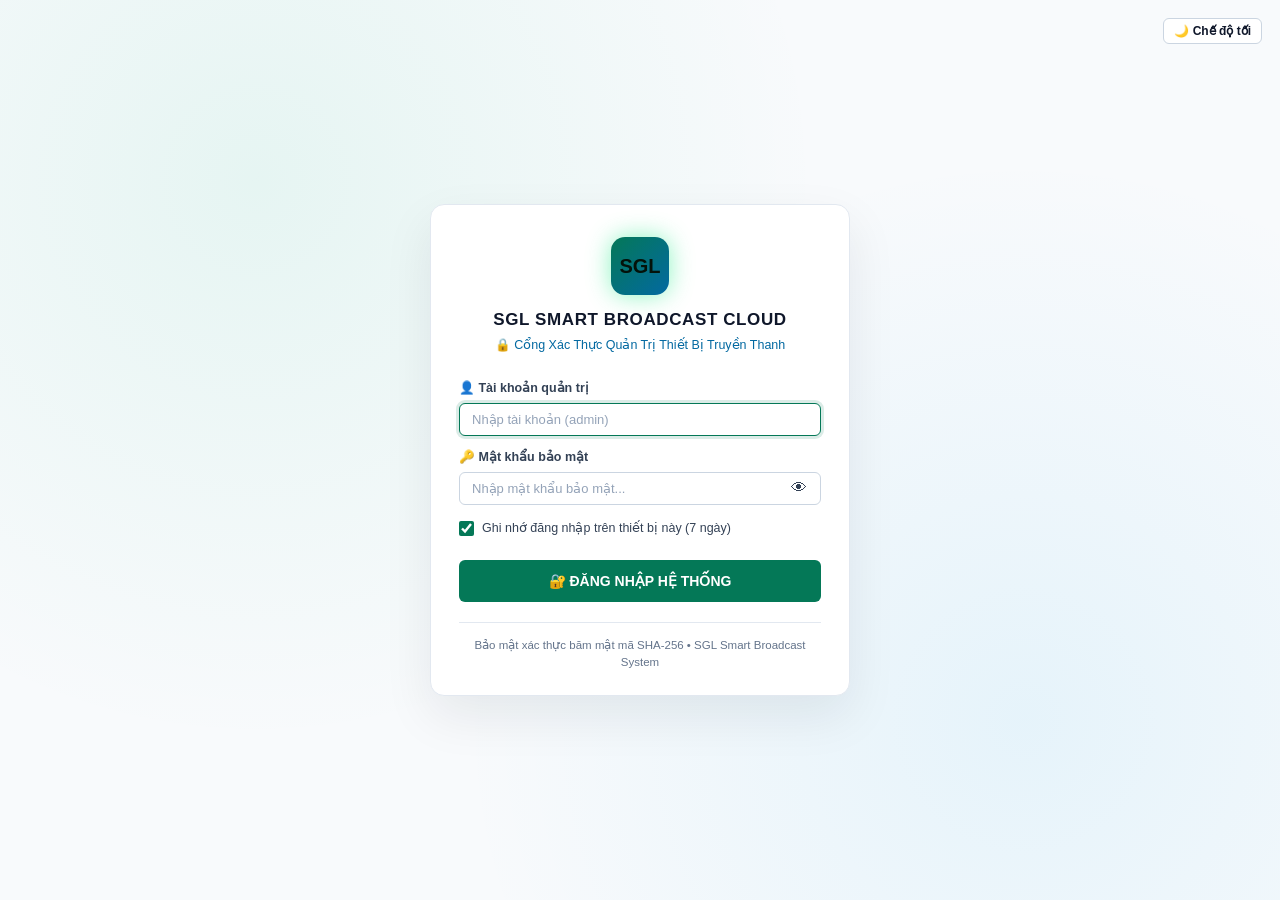
==== commit a75367a0: "refactor(web): adopt modern web guidance for dark mode and theme toggle" ====
--- a/index.html
+++ b/index.html
@@ -3,16 +3,16 @@
 <head>
   <meta charset="UTF-8" />
   <meta name="viewport" content="width=device-width, initial-scale=1.0" />
+  <meta name="color-scheme" content="light dark" />
+  <script>
+    try {
+      const savedScheme = localStorage.getItem("sgl_theme");
+      document.querySelector('meta[name="color-scheme"]').content =
+        savedScheme === "light" || savedScheme === "dark" ? savedScheme : "light dark";
+    } catch (e) {}
+  </script>
   <title>SGL Smart Broadcast Cloud — Quản Trị Thiết Bị Truyền Thanh</title>
   <link rel="stylesheet" href="styles.css" />
-  <script>
-    (function() {
-      try {
-        var savedTheme = localStorage.getItem("sgl_theme") || "dark";
-        document.documentElement.setAttribute("data-theme", savedTheme);
-      } catch (e) {}
-    })();
-  </script>
 </head>
 <body>
 
@@ -620,17 +620,28 @@
   </div>
 
   <!-- ===================================================================== -->
-  <!-- MODAL 4: SỬA MÃ IOT THIẾT BỊ                                          -->
+  <!-- MODAL 4: SỬA ANYDESK & MÃ IOT THIẾT BỊ                                -->
   <!-- ===================================================================== -->
   <div class="modal-backdrop" id="modalEditIot">
     <div class="modal-box" style="max-width:460px;">
-      <div class="modal-title">🏷️ Chỉnh Sửa Mã IoT Thiết Bị</div>
-      <div class="form-row">
-        <label>Thiết bị đang chọn:</label>
-        <div id="lblEditIotDevice" class="mono" style="color:var(--accent-green); font-weight:700; font-size:15px; padding:8px 12px; background:var(--bg-input); border-radius:6px;">--</div>
+      <div class="modal-title">🏷️ Chỉnh Sửa AnyDesk &amp; Mã IoT</div>
+      <div class="form-row">
+        <label>Thiết bị đang chọn (MAC):</label>
+        <div id="lblEditIotDevice" class="mono" style="color:var(--accent-green); font-weight:700; font-size:14px; padding:6px 12px; background:var(--bg-input); border-radius:6px;">--</div>
       </div>
       <input type="hidden" id="hidEditIotMac" />
-      <input type="hidden" id="hidEditIotAnydesk" />
+      <input type="hidden" id="hidEditIotOldAnydesk" />
+      <div class="form-row">
+        <label>Mã AnyDesk (9 - 10 chữ số):</label>
+        <input
+          type="text"
+          id="txtEditAnydeskValue"
+          class="input-control mono"
+          placeholder="Nhập AnyDesk ID mới (VD: 123456789)"
+          autocomplete="off"
+          onkeydown="if(event.key==='Enter') confirmSaveEditIot()"
+        />
+      </div>
       <div class="form-row">
         <label>Mã IoT (Quét bằng súng barcode hoặc gõ tay):</label>
         <input
@@ -643,12 +654,12 @@
         />
       </div>
       <div style="font-size:12px; color:var(--text-muted); margin-top:-6px; margin-bottom:12px;">
-        💡 Nhấn <b>Enter</b> hoặc bấm nút <b>Lưu Mã IoT</b> để cập nhật ngay lên Google Sheet &amp; In tem.
+        💡 Nhấn <b>Enter</b> hoặc bấm nút <b>Lưu Thay Đổi</b> để cập nhật ngay AnyDesk và Mã IoT.
       </div>
       <div style="display:flex; justify-content:flex-end; gap:10px; margin-top:16px;">
         <button class="btn btn-outline" onclick="closeModal('modalEditIot')">Hủy</button>
         <button class="btn btn-primary" id="btnSaveEditIot" onclick="confirmSaveEditIot()">
-          ✔ Lưu Mã IoT
+          ✔ Lưu Thay Đổi
         </button>
       </div>
     </div>
--- a/styles.css
+++ b/styles.css
@@ -1,50 +1,762 @@
 :root {
-  --bg-base: #060b09;
-  --bg-surface: #0b1410;
-  --bg-card: #0f1c16;
-  --bg-card-hover: #14261e;
-  --bg-input: #070e0b;
-  --border-subtle: #1a3326;
-  --border-glow: #00e676;
-  --text-primary: #e8f5e9;
-  --text-secondary: #8ab89d;
-  --text-muted: #527a63;
-  --accent-green: #00e676;
-  --accent-green-dim: rgba(0, 230, 118, 0.14);
-  --accent-cyan: #00e5ff;
-  --accent-cyan-dim: rgba(0, 229, 255, 0.14);
-  --accent-amber: #ffb300;
-  --accent-amber-dim: rgba(255, 179, 0, 0.15);
-  --accent-red: #ff1744;
-  --accent-red-dim: rgba(255, 23, 68, 0.15);
-  --accent-purple: #b388ff;
+  color-scheme: light dark;
+  accent-color: var(--accent-green);
+  scrollbar-color: var(--scrollbar-thumb) var(--scrollbar-track);
+
+  /* Raw light & dark color tokens */
+  --bg-base-light: #f8fafc;
+  --bg-base-dark: #060b09;
+  --bg-surface-light: #ffffff;
+  --bg-surface-dark: #0b1410;
+  --bg-card-light: #ffffff;
+  --bg-card-dark: #0f1c16;
+  --bg-card-hover-light: #f1f5f9;
+  --bg-card-hover-dark: #14261e;
+  --bg-input-light: #ffffff;
+  --bg-input-dark: #070e0b;
+  --border-subtle-light: #e2e8f0;
+  --border-subtle-dark: #1a3326;
+  --border-control-light: #cbd5e1;
+  --border-control-dark: #1a3326;
+  --border-glow-light: #047857;
+  --border-glow-dark: #00e676;
+  --text-primary-light: #0f172a;
+  --text-primary-dark: #e8f5e9;
+  --text-secondary-light: #334155;
+  --text-secondary-dark: #8ab89d;
+  --text-muted-light: #64748b;
+  --text-muted-dark: #527a63;
+  --placeholder-color-light: #94a3b8;
+  --placeholder-color-dark: #527a63;
+
+  --accent-green-light: #047857;
+  --accent-green-dark: #00e676;
+  --accent-green-dim-light: #d1fae5;
+  --accent-green-dim-dark: rgba(0, 230, 118, 0.14);
+  --accent-cyan-light: #0369a1;
+  --accent-cyan-dark: #00e5ff;
+  --accent-cyan-dim-light: #e0f2fe;
+  --accent-cyan-dim-dark: rgba(0, 229, 255, 0.14);
+  --accent-amber-light: #b45309;
+  --accent-amber-dark: #ffb300;
+  --accent-amber-dim-light: #fef3c7;
+  --accent-amber-dim-dark: rgba(255, 179, 0, 0.15);
+  --accent-red-light: #b91c1c;
+  --accent-red-dark: #ff1744;
+  --accent-red-dim-light: #fee2e2;
+  --accent-red-dim-dark: rgba(255, 23, 68, 0.15);
+  --accent-purple-light: #7e22ce;
+  --accent-purple-dark: #b388ff;
+
+  --scrollbar-track-light: #f1f5f9;
+  --scrollbar-track-dark: #0b1410;
+  --scrollbar-thumb-light: #64748b;
+  --scrollbar-thumb-dark: #527a63;
+
+  --topbar-bg-start-light: #ffffff;
+  --topbar-bg-start-dark: #0d1913;
+  --topbar-bg-end-light: #ffffff;
+  --topbar-bg-end-dark: #09120e;
+  --nav-tabs-bg-light: #f1f5f9;
+  --nav-tabs-bg-dark: #070e0b;
+  --nav-tab-color-light: #475569;
+  --nav-tab-color-dark: #8ab89d;
+  --nav-tab-hover-bg-light: rgba(0, 0, 0, 0.04);
+  --nav-tab-hover-bg-dark: rgba(255, 255, 255, 0.04);
+  --nav-tab-active-bg-light: #ffffff;
+  --nav-tab-active-bg-dark: rgba(0, 230, 118, 0.14);
+  --nav-tab-active-border-light: #cbd5e1;
+  --nav-tab-active-border-dark: rgba(0, 230, 118, 0.35);
+
+  --kpi-hover-border-light: #047857;
+  --kpi-hover-border-dark: rgba(0, 230, 118, 0.4);
+  --kpi-label-color-light: #64748b;
+  --kpi-label-color-dark: #8ab89d;
+  --kpi-sub-color-light: #94a3b8;
+  --kpi-sub-color-dark: #527a63;
+  --kpi-projects-icon-bg-light: #f3e8ff;
+  --kpi-projects-icon-bg-dark: rgba(179, 136, 255, 0.14);
+
+  --pill-bg-light: #f8fafc;
+  --pill-bg-dark: #0f1c16;
+  --pill-hover-color-light: #0369a1;
+  --pill-hover-color-dark: #e8f5e9;
+  --pill-hover-bg-light: #f0f9ff;
+  --pill-hover-bg-dark: #0f1c16;
+  --pill-active-bg-light: #0369a1;
+  --pill-active-bg-dark: rgba(0, 229, 255, 0.14);
+  --pill-active-color-light: #ffffff;
+  --pill-active-color-dark: #00e5ff;
+  --pill-count-bg-light: #e2e8f0;
+  --pill-count-bg-dark: rgba(255, 255, 255, 0.08);
+  --pill-count-color-light: #334155;
+  --pill-count-color-dark: #8ab89d;
+  --pill-active-count-bg-light: rgba(255, 255, 255, 0.25);
+  --pill-active-count-bg-dark: rgba(255, 255, 255, 0.08);
+  --pill-active-count-color-light: #ffffff;
+  --pill-active-count-color-dark: #00e5ff;
+
+  --table-head-bg-light: #f8fafc;
+  --table-head-bg-dark: #0a140f;
+  --table-head-border-color-light: #cbd5e1;
+  --table-head-border-color-dark: #1a3326;
+  --table-row-border-light: #f1f5f9;
+  --table-row-border-dark: rgba(26, 51, 38, 0.55);
+  --table-row-hover-bg-light: #f8fafc;
+  --table-row-hover-bg-dark: #14261e;
+  --table-row-selected-bg-light: #ecfdf5;
+  --table-row-selected-bg-dark: rgba(0, 230, 118, 0.08);
+  --table-row-new-bg-light: #ecfdf5;
+  --table-row-new-bg-dark: rgba(0, 255, 65, 0.12);
+  --table-row-new-glow-start-light: rgba(4, 120, 87, 0.2);
+  --table-row-new-glow-start-dark: rgba(0, 255, 65, 0.28);
+
+  --copy-chip-bg-light: #f1f5f9;
+  --copy-chip-bg-dark: rgba(255, 255, 255, 0.04);
+  --copy-chip-border-light: #e2e8f0;
+  --copy-chip-border-dark: transparent;
+  --copy-chip-color-light: #0f172a;
+  --copy-chip-color-dark: #e8f5e9;
+  --copy-chip-hover-bg-light: #e0f2fe;
+  --copy-chip-hover-bg-dark: rgba(255, 255, 255, 0.04);
+
+  --badge-online-bg-light: #dcfce7;
+  --badge-online-bg-dark: rgba(0, 230, 118, 0.14);
+  --badge-online-border-light: #86efac;
+  --badge-online-border-dark: rgba(0, 230, 118, 0.3);
+  --badge-slow-border-light: #fde68a;
+  --badge-slow-border-dark: rgba(255, 179, 0, 0.3);
+  --badge-offline-border-light: #fca5a5;
+  --badge-offline-border-dark: rgba(255, 23, 68, 0.3);
+  --badge-soft-bg-light: #e0f2fe;
+  --badge-soft-bg-dark: rgba(0, 229, 255, 0.1);
+  --badge-soft-border-light: #bae6fd;
+  --badge-soft-border-dark: rgba(0, 229, 255, 0.25);
+  --badge-proj-bg-light: #f3e8ff;
+  --badge-proj-bg-dark: rgba(179, 136, 255, 0.12);
+  --badge-proj-color-light: #6b21a8;
+  --badge-proj-color-dark: #d1c4e9;
+  --badge-proj-border-light: #d8b4fe;
+  --badge-proj-border-dark: rgba(179, 136, 255, 0.25);
+
+  --btn-primary-color-light: #ffffff;
+  --btn-primary-color-dark: #04120a;
+  --btn-primary-hover-bg-light: #065f46;
+  --btn-primary-hover-bg-dark: #26ff8c;
+  --btn-success-bg-light: #ecfdf5;
+  --btn-success-bg-dark: #0d4a25;
+  --btn-success-color-light: #047857;
+  --btn-success-color-dark: #00ff66;
+  --btn-success-border-light: #10b981;
+  --btn-success-border-dark: #00ff66;
+  --btn-success-hover-bg-light: #047857;
+  --btn-success-hover-bg-dark: #146935;
+  --btn-success-hover-border-light: #047857;
+  --btn-success-hover-border-dark: #00ff66;
+  --btn-cyan-border-light: #7dd3fc;
+  --btn-cyan-border-dark: rgba(0, 229, 255, 0.35);
+  --btn-cyan-hover-bg-light: #0369a1;
+  --btn-cyan-hover-bg-dark: rgba(0, 229, 255, 0.24);
+  --btn-cyan-hover-color-light: #ffffff;
+  --btn-cyan-hover-color-dark: #00e5ff;
+  --btn-cyan-hover-border-light: #0369a1;
+  --btn-cyan-hover-border-dark: rgba(0, 229, 255, 0.35);
+  --btn-amber-border-light: #fcd34d;
+  --btn-amber-border-dark: rgba(255, 179, 0, 0.35);
+  --btn-amber-hover-bg-light: #b45309;
+  --btn-amber-hover-bg-dark: rgba(255, 179, 0, 0.25);
+  --btn-amber-hover-color-light: #ffffff;
+  --btn-amber-hover-color-dark: #ffb300;
+  --btn-amber-hover-border-light: #b45309;
+  --btn-amber-hover-border-dark: rgba(255, 179, 0, 0.35);
+  --btn-danger-border-light: #fca5a5;
+  --btn-danger-border-dark: rgba(255, 23, 68, 0.35);
+  --btn-danger-hover-bg-light: #b91c1c;
+  --btn-danger-hover-bg-dark: rgba(255, 23, 68, 0.25);
+  --btn-danger-hover-color-light: #ffffff;
+  --btn-danger-hover-color-dark: #ff1744;
+  --btn-danger-hover-border-light: #b91c1c;
+  --btn-danger-hover-border-dark: rgba(255, 23, 68, 0.35);
+  --btn-outline-hover-border-light: #94a3b8;
+  --btn-outline-hover-border-dark: #8ab89d;
+
+  --modal-backdrop-bg-light: rgba(15, 23, 42, 0.5);
+  --modal-backdrop-bg-dark: rgba(0, 0, 0, 0.72);
+  --modal-box-border-light: #cbd5e1;
+  --modal-box-border-dark: #00e676;
+  --toast-bg-light: #ffffff;
+  --toast-bg-dark: #102419;
+  --code-editor-bg-light: #f8fafc;
+  --code-editor-bg-dark: #070e0b;
+
+  --login-glow-1-light: rgba(16, 185, 129, 0.08);
+  --login-glow-1-dark: rgba(0, 230, 118, 0.12);
+  --login-glow-2-light: rgba(14, 165, 233, 0.08);
+  --login-glow-2-dark: rgba(0, 212, 255, 0.12);
+  --login-card-bg-light: #ffffff;
+  --login-card-bg-dark: rgba(16, 23, 38, 0.96);
+  --login-card-border-light: #e2e8f0;
+  --login-card-border-dark: #00e676;
+  --login-error-bg-light: #fee2e2;
+  --login-error-bg-dark: rgba(255, 82, 82, 0.14);
+  --login-error-border-light: #fca5a5;
+  --login-error-border-dark: rgba(255, 82, 82, 0.4);
+  --login-error-color-light: #b91c1c;
+  --login-error-color-dark: #ff8a80;
+
+  /* Active theme tokens (fallback base: Light) */
+  --bg-base: var(--bg-base-light);
+  --bg-surface: var(--bg-surface-light);
+  --bg-card: var(--bg-card-light);
+  --bg-card-hover: var(--bg-card-hover-light);
+  --bg-input: var(--bg-input-light);
+  --border-subtle: var(--border-subtle-light);
+  --border-control: var(--border-control-light);
+  --border-glow: var(--border-glow-light);
+  --text-primary: var(--text-primary-light);
+  --text-secondary: var(--text-secondary-light);
+  --text-muted: var(--text-muted-light);
+  --placeholder-color: var(--placeholder-color-light);
+  --accent-green: var(--accent-green-light);
+  --accent-green-dim: var(--accent-green-dim-light);
+  --accent-cyan: var(--accent-cyan-light);
+  --accent-cyan-dim: var(--accent-cyan-dim-light);
+  --accent-amber: var(--accent-amber-light);
+  --accent-amber-dim: var(--accent-amber-dim-light);
+  --accent-red: var(--accent-red-light);
+  --accent-red-dim: var(--accent-red-dim-light);
+  --accent-purple: var(--accent-purple-light);
+
+  --scrollbar-track: var(--scrollbar-track-light);
+  --scrollbar-thumb: var(--scrollbar-thumb-light);
+
+  --topbar-bg-start: var(--topbar-bg-start-light);
+  --topbar-bg-end: var(--topbar-bg-end-light);
+  --nav-tabs-bg: var(--nav-tabs-bg-light);
+  --nav-tab-color: var(--nav-tab-color-light);
+  --nav-tab-hover-bg: var(--nav-tab-hover-bg-light);
+  --nav-tab-active-bg: var(--nav-tab-active-bg-light);
+  --nav-tab-active-border: var(--nav-tab-active-border-light);
+
+  --kpi-hover-border: var(--kpi-hover-border-light);
+  --kpi-label-color: var(--kpi-label-color-light);
+  --kpi-sub-color: var(--kpi-sub-color-light);
+  --kpi-projects-icon-bg: var(--kpi-projects-icon-bg-light);
+
+  --pill-bg: var(--pill-bg-light);
+  --pill-hover-color: var(--pill-hover-color-light);
+  --pill-hover-bg: var(--pill-hover-bg-light);
+  --pill-active-bg: var(--pill-active-bg-light);
+  --pill-active-color: var(--pill-active-color-light);
+  --pill-count-bg: var(--pill-count-bg-light);
+  --pill-count-color: var(--pill-count-color-light);
+  --pill-active-count-bg: var(--pill-active-count-bg-light);
+  --pill-active-count-color: var(--pill-active-count-color-light);
+
+  --table-head-bg: var(--table-head-bg-light);
+  --table-head-border-color: var(--table-head-border-color-light);
+  --table-row-border: var(--table-row-border-light);
+  --table-row-hover-bg: var(--table-row-hover-bg-light);
+  --table-row-selected-bg: var(--table-row-selected-bg-light);
+  --table-row-new-bg: var(--table-row-new-bg-light);
+  --table-row-new-glow-start: var(--table-row-new-glow-start-light);
+
+  --copy-chip-bg: var(--copy-chip-bg-light);
+  --copy-chip-border: var(--copy-chip-border-light);
+  --copy-chip-color: var(--copy-chip-color-light);
+  --copy-chip-hover-bg: var(--copy-chip-hover-bg-light);
+
+  --badge-online-bg: var(--badge-online-bg-light);
+  --badge-online-border: var(--badge-online-border-light);
+  --badge-slow-border: var(--badge-slow-border-light);
+  --badge-offline-border: var(--badge-offline-border-light);
+  --badge-soft-bg: var(--badge-soft-bg-light);
+  --badge-soft-border: var(--badge-soft-border-light);
+  --badge-proj-bg: var(--badge-proj-bg-light);
+  --badge-proj-color: var(--badge-proj-color-light);
+  --badge-proj-border: var(--badge-proj-border-light);
+
+  --btn-primary-color: var(--btn-primary-color-light);
+  --btn-primary-hover-bg: var(--btn-primary-hover-bg-light);
+  --btn-success-bg: var(--btn-success-bg-light);
+  --btn-success-color: var(--btn-success-color-light);
+  --btn-success-border: var(--btn-success-border-light);
+  --btn-success-hover-bg: var(--btn-success-hover-bg-light);
+  --btn-success-hover-border: var(--btn-success-hover-border-light);
+  --btn-cyan-border: var(--btn-cyan-border-light);
+  --btn-cyan-hover-bg: var(--btn-cyan-hover-bg-light);
+  --btn-cyan-hover-color: var(--btn-cyan-hover-color-light);
+  --btn-cyan-hover-border: var(--btn-cyan-hover-border-light);
+  --btn-amber-border: var(--btn-amber-border-light);
+  --btn-amber-hover-bg: var(--btn-amber-hover-bg-light);
+  --btn-amber-hover-color: var(--btn-amber-hover-color-light);
+  --btn-amber-hover-border: var(--btn-amber-hover-border-light);
+  --btn-danger-border: var(--btn-danger-border-light);
+  --btn-danger-hover-bg: var(--btn-danger-hover-bg-light);
+  --btn-danger-hover-color: var(--btn-danger-hover-color-light);
+  --btn-danger-hover-border: var(--btn-danger-hover-border-light);
+  --btn-outline-hover-border: var(--btn-outline-hover-border-light);
+
+  --modal-backdrop-bg: var(--modal-backdrop-bg-light);
+  --modal-box-border: var(--modal-box-border-light);
+  --toast-bg: var(--toast-bg-light);
+  --code-editor-bg: var(--code-editor-bg-light);
+
+  --login-glow-1: var(--login-glow-1-light);
+  --login-glow-2: var(--login-glow-2-light);
+  --login-card-bg: var(--login-card-bg-light);
+  --login-card-border: var(--login-card-border-light);
+  --login-error-bg: var(--login-error-bg-light);
+  --login-error-border: var(--login-error-border-light);
+  --login-error-color: var(--login-error-color-light);
+
+  /* Non-color tokens (Light default) */
   --radius-sm: 6px;
   --radius-md: 10px;
   --radius-lg: 14px;
+  --shadow-card: 0 2px 8px rgba(15, 23, 42, 0.04);
+  --topbar-shadow: 0 1px 4px rgba(15, 23, 42, 0.06);
+  --nav-tab-active-shadow: 0 1px 3px rgba(0, 0, 0, 0.08);
+  --kpi-hover-shadow: 0 4px 14px rgba(15, 23, 42, 0.08);
+  --focus-ring: 0 0 0 3px rgba(4, 120, 87, 0.14);
+  --table-head-border-width: 2px;
+  --btn-primary-hover-shadow: 0 2px 8px rgba(4, 120, 87, 0.25);
+  --btn-success-hover-shadow: 0 2px 8px rgba(4, 120, 87, 0.25);
+  --modal-box-shadow: 0 20px 48px rgba(15, 23, 42, 0.15);
+  --toast-shadow: 0 10px 25px rgba(0, 0, 0, 0.08);
+  --login-card-shadow: 0 20px 50px rgba(15, 23, 42, 0.08);
+}
+
+/* Fallback for browsers without light-dark() + non-color tokens when OS prefers dark */
+@media (prefers-color-scheme: dark) {
+  :root {
+    --bg-base: var(--bg-base-dark);
+    --bg-surface: var(--bg-surface-dark);
+    --bg-card: var(--bg-card-dark);
+    --bg-card-hover: var(--bg-card-hover-dark);
+    --bg-input: var(--bg-input-dark);
+    --border-subtle: var(--border-subtle-dark);
+    --border-control: var(--border-control-dark);
+    --border-glow: var(--border-glow-dark);
+    --text-primary: var(--text-primary-dark);
+    --text-secondary: var(--text-secondary-dark);
+    --text-muted: var(--text-muted-dark);
+    --placeholder-color: var(--placeholder-color-dark);
+    --accent-green: var(--accent-green-dark);
+    --accent-green-dim: var(--accent-green-dim-dark);
+    --accent-cyan: var(--accent-cyan-dark);
+    --accent-cyan-dim: var(--accent-cyan-dim-dark);
+    --accent-amber: var(--accent-amber-dark);
+    --accent-amber-dim: var(--accent-amber-dim-dark);
+    --accent-red: var(--accent-red-dark);
+    --accent-red-dim: var(--accent-red-dim-dark);
+    --accent-purple: var(--accent-purple-dark);
+    --scrollbar-track: var(--scrollbar-track-dark);
+    --scrollbar-thumb: var(--scrollbar-thumb-dark);
+    --topbar-bg-start: var(--topbar-bg-start-dark);
+    --topbar-bg-end: var(--topbar-bg-end-dark);
+    --nav-tabs-bg: var(--nav-tabs-bg-dark);
+    --nav-tab-color: var(--nav-tab-color-dark);
+    --nav-tab-hover-bg: var(--nav-tab-hover-bg-dark);
+    --nav-tab-active-bg: var(--nav-tab-active-bg-dark);
+    --nav-tab-active-border: var(--nav-tab-active-border-dark);
+    --kpi-hover-border: var(--kpi-hover-border-dark);
+    --kpi-label-color: var(--kpi-label-color-dark);
+    --kpi-sub-color: var(--kpi-sub-color-dark);
+    --kpi-projects-icon-bg: var(--kpi-projects-icon-bg-dark);
+    --pill-bg: var(--pill-bg-dark);
+    --pill-hover-color: var(--pill-hover-color-dark);
+    --pill-hover-bg: var(--pill-hover-bg-dark);
+    --pill-active-bg: var(--pill-active-bg-dark);
+    --pill-active-color: var(--pill-active-color-dark);
+    --pill-count-bg: var(--pill-count-bg-dark);
+    --pill-count-color: var(--pill-count-color-dark);
+    --pill-active-count-bg: var(--pill-active-count-bg-dark);
+    --pill-active-count-color: var(--pill-active-count-color-dark);
+    --table-head-bg: var(--table-head-bg-dark);
+    --table-head-border-color: var(--table-head-border-color-dark);
+    --table-row-border: var(--table-row-border-dark);
+    --table-row-hover-bg: var(--table-row-hover-bg-dark);
+    --table-row-selected-bg: var(--table-row-selected-bg-dark);
+    --table-row-new-bg: var(--table-row-new-bg-dark);
+    --table-row-new-glow-start: var(--table-row-new-glow-start-dark);
+    --copy-chip-bg: var(--copy-chip-bg-dark);
+    --copy-chip-border: var(--copy-chip-border-dark);
+    --copy-chip-color: var(--copy-chip-color-dark);
+    --copy-chip-hover-bg: var(--copy-chip-hover-bg-dark);
+    --badge-online-bg: var(--badge-online-bg-dark);
+    --badge-online-border: var(--badge-online-border-dark);
+    --badge-slow-border: var(--badge-slow-border-dark);
+    --badge-offline-border: var(--badge-offline-border-dark);
+    --badge-soft-bg: var(--badge-soft-bg-dark);
+    --badge-soft-border: var(--badge-soft-border-dark);
+    --badge-proj-bg: var(--badge-proj-bg-dark);
+    --badge-proj-color: var(--badge-proj-color-dark);
+    --badge-proj-border: var(--badge-proj-border-dark);
+    --btn-primary-color: var(--btn-primary-color-dark);
+    --btn-primary-hover-bg: var(--btn-primary-hover-bg-dark);
+    --btn-success-bg: var(--btn-success-bg-dark);
+    --btn-success-color: var(--btn-success-color-dark);
+    --btn-success-border: var(--btn-success-border-dark);
+    --btn-success-hover-bg: var(--btn-success-hover-bg-dark);
+    --btn-success-hover-border: var(--btn-success-hover-border-dark);
+    --btn-cyan-border: var(--btn-cyan-border-dark);
+    --btn-cyan-hover-bg: var(--btn-cyan-hover-bg-dark);
+    --btn-cyan-hover-color: var(--btn-cyan-hover-color-dark);
+    --btn-cyan-hover-border: var(--btn-cyan-hover-border-dark);
+    --btn-amber-border: var(--btn-amber-border-dark);
+    --btn-amber-hover-bg: var(--btn-amber-hover-bg-dark);
+    --btn-amber-hover-color: var(--btn-amber-hover-color-dark);
+    --btn-amber-hover-border: var(--btn-amber-hover-border-dark);
+    --btn-danger-border: var(--btn-danger-border-dark);
+    --btn-danger-hover-bg: var(--btn-danger-hover-bg-dark);
+    --btn-danger-hover-color: var(--btn-danger-hover-color-dark);
+    --btn-danger-hover-border: var(--btn-danger-hover-border-dark);
+    --btn-outline-hover-border: var(--btn-outline-hover-border-dark);
+    --modal-backdrop-bg: var(--modal-backdrop-bg-dark);
+    --modal-box-border: var(--modal-box-border-dark);
+    --toast-bg: var(--toast-bg-dark);
+    --code-editor-bg: var(--code-editor-bg-dark);
+    --login-glow-1: var(--login-glow-1-dark);
+    --login-glow-2: var(--login-glow-2-dark);
+    --login-card-bg: var(--login-card-bg-dark);
+    --login-card-border: var(--login-card-border-dark);
+    --login-error-bg: var(--login-error-bg-dark);
+    --login-error-border: var(--login-error-border-dark);
+    --login-error-color: var(--login-error-color-dark);
+
+    --shadow-card: 0 8px 24px rgba(0, 0, 0, 0.45);
+    --topbar-shadow: none;
+    --nav-tab-active-shadow: 0 0 12px rgba(0, 230, 118, 0.12);
+    --kpi-hover-shadow: var(--shadow-card);
+    --focus-ring: none;
+    --table-head-border-width: 1px;
+    --btn-primary-hover-shadow: 0 0 14px rgba(0, 230, 118, 0.4);
+    --btn-success-hover-shadow: 0 0 12px rgba(0, 255, 102, 0.4);
+    --modal-box-shadow: 0 16px 48px rgba(0, 0, 0, 0.75);
+    --toast-shadow: var(--shadow-card);
+    --login-card-shadow: 0 24px 64px rgba(0, 0, 0, 0.85), 0 0 32px rgba(0, 230, 118, 0.08);
+  }
+}
+
+/* Reflect explicit <meta name="color-scheme"> override back onto :root */
+:root:has(> head > meta[name="color-scheme"][content="dark"]) {
+  color-scheme: dark;
+  --bg-base: var(--bg-base-dark);
+  --bg-surface: var(--bg-surface-dark);
+  --bg-card: var(--bg-card-dark);
+  --bg-card-hover: var(--bg-card-hover-dark);
+  --bg-input: var(--bg-input-dark);
+  --border-subtle: var(--border-subtle-dark);
+  --border-control: var(--border-control-dark);
+  --border-glow: var(--border-glow-dark);
+  --text-primary: var(--text-primary-dark);
+  --text-secondary: var(--text-secondary-dark);
+  --text-muted: var(--text-muted-dark);
+  --placeholder-color: var(--placeholder-color-dark);
+  --accent-green: var(--accent-green-dark);
+  --accent-green-dim: var(--accent-green-dim-dark);
+  --accent-cyan: var(--accent-cyan-dark);
+  --accent-cyan-dim: var(--accent-cyan-dim-dark);
+  --accent-amber: var(--accent-amber-dark);
+  --accent-amber-dim: var(--accent-amber-dim-dark);
+  --accent-red: var(--accent-red-dark);
+  --accent-red-dim: var(--accent-red-dim-dark);
+  --accent-purple: var(--accent-purple-dark);
+  --scrollbar-track: var(--scrollbar-track-dark);
+  --scrollbar-thumb: var(--scrollbar-thumb-dark);
+  --topbar-bg-start: var(--topbar-bg-start-dark);
+  --topbar-bg-end: var(--topbar-bg-end-dark);
+  --nav-tabs-bg: var(--nav-tabs-bg-dark);
+  --nav-tab-color: var(--nav-tab-color-dark);
+  --nav-tab-hover-bg: var(--nav-tab-hover-bg-dark);
+  --nav-tab-active-bg: var(--nav-tab-active-bg-dark);
+  --nav-tab-active-border: var(--nav-tab-active-border-dark);
+  --kpi-hover-border: var(--kpi-hover-border-dark);
+  --kpi-label-color: var(--kpi-label-color-dark);
+  --kpi-sub-color: var(--kpi-sub-color-dark);
+  --kpi-projects-icon-bg: var(--kpi-projects-icon-bg-dark);
+  --pill-bg: var(--pill-bg-dark);
+  --pill-hover-color: var(--pill-hover-color-dark);
+  --pill-hover-bg: var(--pill-hover-bg-dark);
+  --pill-active-bg: var(--pill-active-bg-dark);
+  --pill-active-color: var(--pill-active-color-dark);
+  --pill-count-bg: var(--pill-count-bg-dark);
+  --pill-count-color: var(--pill-count-color-dark);
+  --pill-active-count-bg: var(--pill-active-count-bg-dark);
+  --pill-active-count-color: var(--pill-active-count-color-dark);
+  --table-head-bg: var(--table-head-bg-dark);
+  --table-head-border-color: var(--table-head-border-color-dark);
+  --table-row-border: var(--table-row-border-dark);
+  --table-row-hover-bg: var(--table-row-hover-bg-dark);
+  --table-row-selected-bg: var(--table-row-selected-bg-dark);
+  --table-row-new-bg: var(--table-row-new-bg-dark);
+  --table-row-new-glow-start: var(--table-row-new-glow-start-dark);
+  --copy-chip-bg: var(--copy-chip-bg-dark);
+  --copy-chip-border: var(--copy-chip-border-dark);
+  --copy-chip-color: var(--copy-chip-color-dark);
+  --copy-chip-hover-bg: var(--copy-chip-hover-bg-dark);
+  --badge-online-bg: var(--badge-online-bg-dark);
+  --badge-online-border: var(--badge-online-border-dark);
+  --badge-slow-border: var(--badge-slow-border-dark);
+  --badge-offline-border: var(--badge-offline-border-dark);
+  --badge-soft-bg: var(--badge-soft-bg-dark);
+  --badge-soft-border: var(--badge-soft-border-dark);
+  --badge-proj-bg: var(--badge-proj-bg-dark);
+  --badge-proj-color: var(--badge-proj-color-dark);
+  --badge-proj-border: var(--badge-proj-border-dark);
+  --btn-primary-color: var(--btn-primary-color-dark);
+  --btn-primary-hover-bg: var(--btn-primary-hover-bg-dark);
+  --btn-success-bg: var(--btn-success-bg-dark);
+  --btn-success-color: var(--btn-success-color-dark);
+  --btn-success-border: var(--btn-success-border-dark);
+  --btn-success-hover-bg: var(--btn-success-hover-bg-dark);
+  --btn-success-hover-border: var(--btn-success-hover-border-dark);
+  --btn-cyan-border: var(--btn-cyan-border-dark);
+  --btn-cyan-hover-bg: var(--btn-cyan-hover-bg-dark);
+  --btn-cyan-hover-color: var(--btn-cyan-hover-color-dark);
+  --btn-cyan-hover-border: var(--btn-cyan-hover-border-dark);
+  --btn-amber-border: var(--btn-amber-border-dark);
+  --btn-amber-hover-bg: var(--btn-amber-hover-bg-dark);
+  --btn-amber-hover-color: var(--btn-amber-hover-color-dark);
+  --btn-amber-hover-border: var(--btn-amber-hover-border-dark);
+  --btn-danger-border: var(--btn-danger-border-dark);
+  --btn-danger-hover-bg: var(--btn-danger-hover-bg-dark);
+  --btn-danger-hover-color: var(--btn-danger-hover-color-dark);
+  --btn-danger-hover-border: var(--btn-danger-hover-border-dark);
+  --btn-outline-hover-border: var(--btn-outline-hover-border-dark);
+  --modal-backdrop-bg: var(--modal-backdrop-bg-dark);
+  --modal-box-border: var(--modal-box-border-dark);
+  --toast-bg: var(--toast-bg-dark);
+  --code-editor-bg: var(--code-editor-bg-dark);
+  --login-glow-1: var(--login-glow-1-dark);
+  --login-glow-2: var(--login-glow-2-dark);
+  --login-card-bg: var(--login-card-bg-dark);
+  --login-card-border: var(--login-card-border-dark);
+  --login-error-bg: var(--login-error-bg-dark);
+  --login-error-border: var(--login-error-border-dark);
+  --login-error-color: var(--login-error-color-dark);
+
   --shadow-card: 0 8px 24px rgba(0, 0, 0, 0.45);
-}
-
-[data-theme="light"] {
-  --bg-base: #f8fafc;
-  --bg-surface: #ffffff;
-  --bg-card: #ffffff;
-  --bg-card-hover: #f1f5f9;
-  --bg-input: #ffffff;
-  --border-subtle: #e2e8f0;
-  --border-glow: #047857;
-  --text-primary: #0f172a;
-  --text-secondary: #334155;
-  --text-muted: #64748b;
-  --accent-green: #047857;
-  --accent-green-dim: #d1fae5;
-  --accent-cyan: #0369a1;
-  --accent-cyan-dim: #e0f2fe;
-  --accent-amber: #b45309;
-  --accent-amber-dim: #fef3c7;
-  --accent-red: #b91c1c;
-  --accent-red-dim: #fee2e2;
-  --accent-purple: #7e22ce;
-  --shadow-card: 0 4px 16px rgba(15, 23, 42, 0.06);
+  --topbar-shadow: none;
+  --nav-tab-active-shadow: 0 0 12px rgba(0, 230, 118, 0.12);
+  --kpi-hover-shadow: var(--shadow-card);
+  --focus-ring: none;
+  --table-head-border-width: 1px;
+  --btn-primary-hover-shadow: 0 0 14px rgba(0, 230, 118, 0.4);
+  --btn-success-hover-shadow: 0 0 12px rgba(0, 255, 102, 0.4);
+  --modal-box-shadow: 0 16px 48px rgba(0, 0, 0, 0.75);
+  --toast-shadow: var(--shadow-card);
+  --login-card-shadow: 0 24px 64px rgba(0, 0, 0, 0.85), 0 0 32px rgba(0, 230, 118, 0.08);
+}
+
+:root:has(> head > meta[name="color-scheme"][content="light"]) {
+  color-scheme: light;
+  --bg-base: var(--bg-base-light);
+  --bg-surface: var(--bg-surface-light);
+  --bg-card: var(--bg-card-light);
+  --bg-card-hover: var(--bg-card-hover-light);
+  --bg-input: var(--bg-input-light);
+  --border-subtle: var(--border-subtle-light);
+  --border-control: var(--border-control-light);
+  --border-glow: var(--border-glow-light);
+  --text-primary: var(--text-primary-light);
+  --text-secondary: var(--text-secondary-light);
+  --text-muted: var(--text-muted-light);
+  --placeholder-color: var(--placeholder-color-light);
+  --accent-green: var(--accent-green-light);
+  --accent-green-dim: var(--accent-green-dim-light);
+  --accent-cyan: var(--accent-cyan-light);
+  --accent-cyan-dim: var(--accent-cyan-dim-light);
+  --accent-amber: var(--accent-amber-light);
+  --accent-amber-dim: var(--accent-amber-dim-light);
+  --accent-red: var(--accent-red-light);
+  --accent-red-dim: var(--accent-red-dim-light);
+  --accent-purple: var(--accent-purple-light);
+  --scrollbar-track: var(--scrollbar-track-light);
+  --scrollbar-thumb: var(--scrollbar-thumb-light);
+  --topbar-bg-start: var(--topbar-bg-start-light);
+  --topbar-bg-end: var(--topbar-bg-end-light);
+  --nav-tabs-bg: var(--nav-tabs-bg-light);
+  --nav-tab-color: var(--nav-tab-color-light);
+  --nav-tab-hover-bg: var(--nav-tab-hover-bg-light);
+  --nav-tab-active-bg: var(--nav-tab-active-bg-light);
+  --nav-tab-active-border: var(--nav-tab-active-border-light);
+  --kpi-hover-border: var(--kpi-hover-border-light);
+  --kpi-label-color: var(--kpi-label-color-light);
+  --kpi-sub-color: var(--kpi-sub-color-light);
+  --kpi-projects-icon-bg: var(--kpi-projects-icon-bg-light);
+  --pill-bg: var(--pill-bg-light);
+  --pill-hover-color: var(--pill-hover-color-light);
+  --pill-hover-bg: var(--pill-hover-bg-light);
+  --pill-active-bg: var(--pill-active-bg-light);
+  --pill-active-color: var(--pill-active-color-light);
+  --pill-count-bg: var(--pill-count-bg-light);
+  --pill-count-color: var(--pill-count-color-light);
+  --pill-active-count-bg: var(--pill-active-count-bg-light);
+  --pill-active-count-color: var(--pill-active-count-color-light);
+  --table-head-bg: var(--table-head-bg-light);
+  --table-head-border-color: var(--table-head-border-color-light);
+  --table-row-border: var(--table-row-border-light);
+  --table-row-hover-bg: var(--table-row-hover-bg-light);
+  --table-row-selected-bg: var(--table-row-selected-bg-light);
+  --table-row-new-bg: var(--table-row-new-bg-light);
+  --table-row-new-glow-start: var(--table-row-new-glow-start-light);
+  --copy-chip-bg: var(--copy-chip-bg-light);
+  --copy-chip-border: var(--copy-chip-border-light);
+  --copy-chip-color: var(--copy-chip-color-light);
+  --copy-chip-hover-bg: var(--copy-chip-hover-bg-light);
+  --badge-online-bg: var(--badge-online-bg-light);
+  --badge-online-border: var(--badge-online-border-light);
+  --badge-slow-border: var(--badge-slow-border-light);
+  --badge-offline-border: var(--badge-offline-border-light);
+  --badge-soft-bg: var(--badge-soft-bg-light);
+  --badge-soft-border: var(--badge-soft-border-light);
+  --badge-proj-bg: var(--badge-proj-bg-light);
+  --badge-proj-color: var(--badge-proj-color-light);
+  --badge-proj-border: var(--badge-proj-border-light);
+  --btn-primary-color: var(--btn-primary-color-light);
+  --btn-primary-hover-bg: var(--btn-primary-hover-bg-light);
+  --btn-success-bg: var(--btn-success-bg-light);
+  --btn-success-color: var(--btn-success-color-light);
+  --btn-success-border: var(--btn-success-border-light);
+  --btn-success-hover-bg: var(--btn-success-hover-bg-light);
+  --btn-success-hover-border: var(--btn-success-hover-border-light);
+  --btn-cyan-border: var(--btn-cyan-border-light);
+  --btn-cyan-hover-bg: var(--btn-cyan-hover-bg-light);
+  --btn-cyan-hover-color: var(--btn-cyan-hover-color-light);
+  --btn-cyan-hover-border: var(--btn-cyan-hover-border-light);
+  --btn-amber-border: var(--btn-amber-border-light);
+  --btn-amber-hover-bg: var(--btn-amber-hover-bg-light);
+  --btn-amber-hover-color: var(--btn-amber-hover-color-light);
+  --btn-amber-hover-border: var(--btn-amber-hover-border-light);
+  --btn-danger-border: var(--btn-danger-border-light);
+  --btn-danger-hover-bg: var(--btn-danger-hover-bg-light);
+  --btn-danger-hover-color: var(--btn-danger-hover-color-light);
+  --btn-danger-hover-border: var(--btn-danger-hover-border-light);
+  --btn-outline-hover-border: var(--btn-outline-hover-border-light);
+  --modal-backdrop-bg: var(--modal-backdrop-bg-light);
+  --modal-box-border: var(--modal-box-border-light);
+  --toast-bg: var(--toast-bg-light);
+  --code-editor-bg: var(--code-editor-bg-light);
+  --login-glow-1: var(--login-glow-1-light);
+  --login-glow-2: var(--login-glow-2-light);
+  --login-card-bg: var(--login-card-bg-light);
+  --login-card-border: var(--login-card-border-light);
+  --login-error-bg: var(--login-error-bg-light);
+  --login-error-border: var(--login-error-border-light);
+  --login-error-color: var(--login-error-color-light);
+
+  --shadow-card: 0 2px 8px rgba(15, 23, 42, 0.04);
+  --topbar-shadow: 0 1px 4px rgba(15, 23, 42, 0.06);
+  --nav-tab-active-shadow: 0 1px 3px rgba(0, 0, 0, 0.08);
+  --kpi-hover-shadow: 0 4px 14px rgba(15, 23, 42, 0.08);
+  --focus-ring: 0 0 0 3px rgba(4, 120, 87, 0.14);
+  --table-head-border-width: 2px;
+  --btn-primary-hover-shadow: 0 2px 8px rgba(4, 120, 87, 0.25);
+  --btn-success-hover-shadow: 0 2px 8px rgba(4, 120, 87, 0.25);
+  --modal-box-shadow: 0 20px 48px rgba(15, 23, 42, 0.15);
+  --toast-shadow: 0 10px 25px rgba(0, 0, 0, 0.08);
+  --login-card-shadow: 0 20px 50px rgba(15, 23, 42, 0.08);
+}
+
+@supports (color: light-dark(white, black)) {
+  :root {
+    --bg-base: light-dark(var(--bg-base-light), var(--bg-base-dark));
+    --bg-surface: light-dark(var(--bg-surface-light), var(--bg-surface-dark));
+    --bg-card: light-dark(var(--bg-card-light), var(--bg-card-dark));
+    --bg-card-hover: light-dark(var(--bg-card-hover-light), var(--bg-card-hover-dark));
+    --bg-input: light-dark(var(--bg-input-light), var(--bg-input-dark));
+    --border-subtle: light-dark(var(--border-subtle-light), var(--border-subtle-dark));
+    --border-control: light-dark(var(--border-control-light), var(--border-control-dark));
+    --border-glow: light-dark(var(--border-glow-light), var(--border-glow-dark));
+    --text-primary: light-dark(var(--text-primary-light), var(--text-primary-dark));
+    --text-secondary: light-dark(var(--text-secondary-light), var(--text-secondary-dark));
+    --text-muted: light-dark(var(--text-muted-light), var(--text-muted-dark));
+    --placeholder-color: light-dark(var(--placeholder-color-light), var(--placeholder-color-dark));
+    --accent-green: light-dark(var(--accent-green-light), var(--accent-green-dark));
+    --accent-green-dim: light-dark(var(--accent-green-dim-light), var(--accent-green-dim-dark));
+    --accent-cyan: light-dark(var(--accent-cyan-light), var(--accent-cyan-dark));
+    --accent-cyan-dim: light-dark(var(--accent-cyan-dim-light), var(--accent-cyan-dim-dark));
+    --accent-amber: light-dark(var(--accent-amber-light), var(--accent-amber-dark));
+    --accent-amber-dim: light-dark(var(--accent-amber-dim-light), var(--accent-amber-dim-dark));
+    --accent-red: light-dark(var(--accent-red-light), var(--accent-red-dark));
+    --accent-red-dim: light-dark(var(--accent-red-dim-light), var(--accent-red-dim-dark));
+    --accent-purple: light-dark(var(--accent-purple-light), var(--accent-purple-dark));
+    --scrollbar-track: light-dark(var(--scrollbar-track-light), var(--scrollbar-track-dark));
+    --scrollbar-thumb: light-dark(var(--scrollbar-thumb-light), var(--scrollbar-thumb-dark));
+    --topbar-bg-start: light-dark(var(--topbar-bg-start-light), var(--topbar-bg-start-dark));
+    --topbar-bg-end: light-dark(var(--topbar-bg-end-light), var(--topbar-bg-end-dark));
+    --nav-tabs-bg: light-dark(var(--nav-tabs-bg-light), var(--nav-tabs-bg-dark));
+    --nav-tab-color: light-dark(var(--nav-tab-color-light), var(--nav-tab-color-dark));
+    --nav-tab-hover-bg: light-dark(var(--nav-tab-hover-bg-light), var(--nav-tab-hover-bg-dark));
+    --nav-tab-active-bg: light-dark(var(--nav-tab-active-bg-light), var(--nav-tab-active-bg-dark));
+    --nav-tab-active-border: light-dark(var(--nav-tab-active-border-light), var(--nav-tab-active-border-dark));
+    --kpi-hover-border: light-dark(var(--kpi-hover-border-light), var(--kpi-hover-border-dark));
+    --kpi-label-color: light-dark(var(--kpi-label-color-light), var(--kpi-label-color-dark));
+    --kpi-sub-color: light-dark(var(--kpi-sub-color-light), var(--kpi-sub-color-dark));
+    --kpi-projects-icon-bg: light-dark(var(--kpi-projects-icon-bg-light), var(--kpi-projects-icon-bg-dark));
+    --pill-bg: light-dark(var(--pill-bg-light), var(--pill-bg-dark));
+    --pill-hover-color: light-dark(var(--pill-hover-color-light), var(--pill-hover-color-dark));
+    --pill-hover-bg: light-dark(var(--pill-hover-bg-light), var(--pill-hover-bg-dark));
+    --pill-active-bg: light-dark(var(--pill-active-bg-light), var(--pill-active-bg-dark));
+    --pill-active-color: light-dark(var(--pill-active-color-light), var(--pill-active-color-dark));
+    --pill-count-bg: light-dark(var(--pill-count-bg-light), var(--pill-count-bg-dark));
+    --pill-count-color: light-dark(var(--pill-count-color-light), var(--pill-count-color-dark));
+    --pill-active-count-bg: light-dark(var(--pill-active-count-bg-light), var(--pill-active-count-bg-dark));
+    --pill-active-count-color: light-dark(var(--pill-active-count-color-light), var(--pill-active-count-color-dark));
+    --table-head-bg: light-dark(var(--table-head-bg-light), var(--table-head-bg-dark));
+    --table-head-border-color: light-dark(var(--table-head-border-color-light), var(--table-head-border-color-dark));
+    --table-row-border: light-dark(var(--table-row-border-light), var(--table-row-border-dark));
+    --table-row-hover-bg: light-dark(var(--table-row-hover-bg-light), var(--table-row-hover-bg-dark));
+    --table-row-selected-bg: light-dark(var(--table-row-selected-bg-light), var(--table-row-selected-bg-dark));
+    --table-row-new-bg: light-dark(var(--table-row-new-bg-light), var(--table-row-new-bg-dark));
+    --table-row-new-glow-start: light-dark(var(--table-row-new-glow-start-light), var(--table-row-new-glow-start-dark));
+    --copy-chip-bg: light-dark(var(--copy-chip-bg-light), var(--copy-chip-bg-dark));
+    --copy-chip-border: light-dark(var(--copy-chip-border-light), var(--copy-chip-border-dark));
+    --copy-chip-color: light-dark(var(--copy-chip-color-light), var(--copy-chip-color-dark));
+    --copy-chip-hover-bg: light-dark(var(--copy-chip-hover-bg-light), var(--copy-chip-hover-bg-dark));
+    --badge-online-bg: light-dark(var(--badge-online-bg-light), var(--badge-online-bg-dark));
+    --badge-online-border: light-dark(var(--badge-online-border-light), var(--badge-online-border-dark));
+    --badge-slow-border: light-dark(var(--badge-slow-border-light), var(--badge-slow-border-dark));
+    --badge-offline-border: light-dark(var(--badge-offline-border-light), var(--badge-offline-border-dark));
+    --badge-soft-bg: light-dark(var(--badge-soft-bg-light), var(--badge-soft-bg-dark));
+    --badge-soft-border: light-dark(var(--badge-soft-border-light), var(--badge-soft-border-dark));
+    --badge-proj-bg: light-dark(var(--badge-proj-bg-light), var(--badge-proj-bg-dark));
+    --badge-proj-color: light-dark(var(--badge-proj-color-light), var(--badge-proj-color-dark));
+    --badge-proj-border: light-dark(var(--badge-proj-border-light), var(--badge-proj-border-dark));
+    --btn-primary-color: light-dark(var(--btn-primary-color-light), var(--btn-primary-color-dark));
+    --btn-primary-hover-bg: light-dark(var(--btn-primary-hover-bg-light), var(--btn-primary-hover-bg-dark));
+    --btn-success-bg: light-dark(var(--btn-success-bg-light), var(--btn-success-bg-dark));
+    --btn-success-color: light-dark(var(--btn-success-color-light), var(--btn-success-color-dark));
+    --btn-success-border: light-dark(var(--btn-success-border-light), var(--btn-success-border-dark));
+    --btn-success-hover-bg: light-dark(var(--btn-success-hover-bg-light), var(--btn-success-hover-bg-dark));
+    --btn-success-hover-border: light-dark(var(--btn-success-hover-border-light), var(--btn-success-hover-border-dark));
+    --btn-cyan-border: light-dark(var(--btn-cyan-border-light), var(--btn-cyan-border-dark));
+    --btn-cyan-hover-bg: light-dark(var(--btn-cyan-hover-bg-light), var(--btn-cyan-hover-bg-dark));
+    --btn-cyan-hover-color: light-dark(var(--btn-cyan-hover-color-light), var(--btn-cyan-hover-color-dark));
+    --btn-cyan-hover-border: light-dark(var(--btn-cyan-hover-border-light), var(--btn-cyan-hover-border-dark));
+    --btn-amber-border: light-dark(var(--btn-amber-border-light), var(--btn-amber-border-dark));
+    --btn-amber-hover-bg: light-dark(var(--btn-amber-hover-bg-light), var(--btn-amber-hover-bg-dark));
+    --btn-amber-hover-color: light-dark(var(--btn-amber-hover-color-light), var(--btn-amber-hover-color-dark));
+    --btn-amber-hover-border: light-dark(var(--btn-amber-hover-border-light), var(--btn-amber-hover-border-dark));
+    --btn-danger-border: light-dark(var(--btn-danger-border-light), var(--btn-danger-border-dark));
+    --btn-danger-hover-bg: light-dark(var(--btn-danger-hover-bg-light), var(--btn-danger-hover-bg-dark));
+    --btn-danger-hover-color: light-dark(var(--btn-danger-hover-color-light), var(--btn-danger-hover-color-dark));
+    --btn-danger-hover-border: light-dark(var(--btn-danger-hover-border-light), var(--btn-danger-hover-border-dark));
+    --btn-outline-hover-border: light-dark(var(--btn-outline-hover-border-light), var(--btn-outline-hover-border-dark));
+    --modal-backdrop-bg: light-dark(var(--modal-backdrop-bg-light), var(--modal-backdrop-bg-dark));
+    --modal-box-border: light-dark(var(--modal-box-border-light), var(--modal-box-border-dark));
+    --toast-bg: light-dark(var(--toast-bg-light), var(--toast-bg-dark));
+    --code-editor-bg: light-dark(var(--code-editor-bg-light), var(--code-editor-bg-dark));
+    --login-glow-1: light-dark(var(--login-glow-1-light), var(--login-glow-1-dark));
+    --login-glow-2: light-dark(var(--login-glow-2-light), var(--login-glow-2-dark));
+    --login-card-bg: light-dark(var(--login-card-bg-light), var(--login-card-bg-dark));
+    --login-card-border: light-dark(var(--login-card-border-light), var(--login-card-border-dark));
+    --login-error-bg: light-dark(var(--login-error-bg-light), var(--login-error-bg-dark));
+    --login-error-border: light-dark(var(--login-error-border-light), var(--login-error-border-dark));
+    --login-error-color: light-dark(var(--login-error-color-light), var(--login-error-color-dark));
+  }
 }
 
 * {
@@ -70,8 +782,9 @@
 
 /* TOP NAVBAR */
 .topbar {
-  background: linear-gradient(180deg, #0d1913 0%, #09120e 100%);
+  background: linear-gradient(180deg, var(--topbar-bg-start) 0%, var(--topbar-bg-end) 100%);
   border-bottom: 1px solid var(--border-subtle);
+  box-shadow: var(--topbar-shadow);
   padding: 12px 24px;
   display: flex;
   align-items: center;
@@ -119,7 +832,7 @@
   display: flex;
   align-items: center;
   gap: 6px;
-  background: var(--bg-input);
+  background: var(--nav-tabs-bg);
   padding: 4px;
   border-radius: var(--radius-md);
   border: 1px solid var(--border-subtle);
@@ -127,7 +840,7 @@
 
 .nav-tab {
   background: transparent;
-  color: var(--text-secondary);
+  color: var(--nav-tab-color);
   border: none;
   padding: 8px 16px;
   border-radius: var(--radius-sm);
@@ -142,14 +855,14 @@
 
 .nav-tab:hover {
   color: var(--text-primary);
-  background: rgba(255, 255, 255, 0.04);
+  background: var(--nav-tab-hover-bg);
 }
 
 .nav-tab.active {
-  background: var(--accent-green-dim);
+  background: var(--nav-tab-active-bg);
   color: var(--accent-green);
-  border: 1px solid rgba(0, 230, 118, 0.35);
-  box-shadow: 0 0 12px rgba(0, 230, 118, 0.12);
+  border: 1px solid var(--nav-tab-active-border);
+  box-shadow: var(--nav-tab-active-shadow);
 }
 
 .topbar-actions {
@@ -160,12 +873,12 @@
 
 .sync-indicator {
   font-size: 12px;
-  color: var(--text-secondary);
+  color: var(--nav-tab-color);
   display: flex;
   align-items: center;
   gap: 6px;
   padding: 6px 12px;
-  background: var(--bg-input);
+  background: var(--nav-tabs-bg);
   border: 1px solid var(--border-subtle);
   border-radius: 20px;
 }
@@ -231,7 +944,8 @@
 
 .kpi-card:hover {
   transform: translateY(-2px);
-  border-color: rgba(0, 230, 118, 0.4);
+  border-color: var(--kpi-hover-border);
+  box-shadow: var(--kpi-hover-shadow);
 }
 
 .kpi-label {
@@ -239,7 +953,7 @@
   font-weight: 600;
   text-transform: uppercase;
   letter-spacing: 0.5px;
-  color: var(--text-secondary);
+  color: var(--kpi-label-color);
   margin-bottom: 4px;
 }
 
@@ -251,7 +965,7 @@
 
 .kpi-sub {
   font-size: 11.5px;
-  color: var(--text-muted);
+  color: var(--kpi-sub-color);
   margin-top: 2px;
 }
 
@@ -269,7 +983,7 @@
 .kpi-total .kpi-icon { background: var(--accent-cyan-dim); color: var(--accent-cyan); }
 
 .kpi-online .kpi-value { color: var(--accent-green); }
-.kpi-online .kpi-icon { background: var(--accent-green-dim); color: var(--accent-green); }
+.kpi-online .kpi-icon { background: var(--badge-online-bg); color: var(--accent-green); }
 
 .kpi-slow .kpi-value { color: var(--accent-amber); }
 .kpi-slow .kpi-icon { background: var(--accent-amber-dim); color: var(--accent-amber); }
@@ -278,7 +992,7 @@
 .kpi-offline .kpi-icon { background: var(--accent-red-dim); color: var(--accent-red); }
 
 .kpi-projects .kpi-value { color: var(--accent-purple); }
-.kpi-projects .kpi-icon { background: rgba(179, 136, 255, 0.14); color: var(--accent-purple); }
+.kpi-projects .kpi-icon { background: var(--kpi-projects-icon-bg); color: var(--accent-purple); }
 
 /* PROJECT PILL TABS (Giống các Sheet Dự Án) */
 .project-pills-bar {
@@ -294,9 +1008,9 @@
 }
 
 .project-pill {
-  background: var(--bg-card);
+  background: var(--pill-bg);
   color: var(--text-secondary);
-  border: 1px solid var(--border-subtle);
+  border: 1px solid var(--border-control);
   padding: 6px 13px;
   border-radius: 20px;
   font-size: 12.5px;
@@ -311,21 +1025,28 @@
 
 .project-pill:hover {
   border-color: var(--accent-cyan);
-  color: var(--text-primary);
+  color: var(--pill-hover-color);
+  background: var(--pill-hover-bg);
 }
 
 .project-pill.active {
-  background: var(--accent-cyan-dim);
-  color: var(--accent-cyan);
+  background: var(--pill-active-bg);
+  color: var(--pill-active-color);
   border-color: var(--accent-cyan);
 }
 
 .project-pill .pill-count {
-  background: rgba(255, 255, 255, 0.08);
+  background: var(--pill-count-bg);
+  color: var(--pill-count-color);
   padding: 1px 7px;
   border-radius: 10px;
   font-size: 11px;
   font-family: 'Consolas', monospace;
+}
+
+.project-pill.active .pill-count {
+  background: var(--pill-active-count-bg);
+  color: var(--pill-active-count-color);
 }
 
 /* FILTER & ACTION TOOLBAR */
@@ -333,6 +1054,7 @@
   background: var(--bg-card);
   border: 1px solid var(--border-subtle);
   border-radius: var(--radius-md);
+  box-shadow: var(--shadow-card);
   padding: 14px 16px;
   margin-bottom: 16px;
   display: flex;
@@ -353,7 +1075,7 @@
 .input-control, .select-control {
   background: var(--bg-input);
   color: var(--text-primary);
-  border: 1px solid var(--border-subtle);
+  border: 1px solid var(--border-control);
   border-radius: var(--radius-sm);
   padding: 8px 12px;
   font-size: 13px;
@@ -361,8 +1083,13 @@
   transition: border-color 0.15s ease;
 }
 
+.input-control::placeholder {
+  color: var(--placeholder-color);
+}
+
 .input-control:focus, .select-control:focus {
   border-color: var(--accent-green);
+  box-shadow: var(--focus-ring);
 }
 
 .search-box {
@@ -400,55 +1127,65 @@
 
 .btn-primary {
   background: var(--accent-green);
-  color: #04120a;
+  color: var(--btn-primary-color);
 }
 .btn-primary:hover:not(:disabled) {
-  background: #26ff8c;
-  box-shadow: 0 0 14px rgba(0, 230, 118, 0.4);
+  background: var(--btn-primary-hover-bg);
+  box-shadow: var(--btn-primary-hover-shadow);
 }
 
 .btn-success {
-  background: #0d4a25;
-  color: #00ff66;
-  border-color: #00ff66;
+  background: var(--btn-success-bg);
+  color: var(--btn-success-color);
+  border-color: var(--btn-success-border);
 }
 .btn-success:hover:not(:disabled) {
-  background: #146935;
+  background: var(--btn-success-hover-bg);
   color: #ffffff;
-  box-shadow: 0 0 12px rgba(0, 255, 102, 0.4);
+  border-color: var(--btn-success-hover-border);
+  box-shadow: var(--btn-success-hover-shadow);
 }
 
 .btn-cyan {
   background: var(--accent-cyan-dim);
   color: var(--accent-cyan);
-  border-color: rgba(0, 229, 255, 0.35);
+  border-color: var(--btn-cyan-border);
 }
 .btn-cyan:hover:not(:disabled) {
-  background: rgba(0, 229, 255, 0.24);
+  background: var(--btn-cyan-hover-bg);
+  color: var(--btn-cyan-hover-color);
+  border-color: var(--btn-cyan-hover-border);
 }
 
 .btn-amber {
   background: var(--accent-amber-dim);
   color: var(--accent-amber);
-  border-color: rgba(255, 179, 0, 0.35);
+  border-color: var(--btn-amber-border);
 }
 .btn-amber:hover:not(:disabled) {
-  background: rgba(255, 179, 0, 0.25);
+  background: var(--btn-amber-hover-bg);
+  color: var(--btn-amber-hover-color);
+  border-color: var(--btn-amber-hover-border);
 }
 
 .btn-danger {
   background: var(--accent-red-dim);
   color: var(--accent-red);
-  border-color: rgba(255, 23, 68, 0.35);
+  border-color: var(--btn-danger-border);
+}
+.btn-danger:hover:not(:disabled) {
+  background: var(--btn-danger-hover-bg);
+  color: var(--btn-danger-hover-color);
+  border-color: var(--btn-danger-hover-border);
 }
 
 .btn-outline {
   background: var(--bg-input);
   color: var(--text-primary);
-  border-color: var(--border-subtle);
+  border-color: var(--border-control);
 }
 .btn-outline:hover:not(:disabled) {
-  border-color: var(--text-secondary);
+  border-color: var(--btn-outline-hover-border);
   background: var(--bg-card-hover);
 }
 
@@ -479,14 +1216,14 @@
 }
 
 table.data-table thead th {
-  background: #0a140f;
+  background: var(--table-head-bg);
   color: var(--text-secondary);
   font-size: 12px;
   font-weight: 700;
   text-transform: uppercase;
   letter-spacing: 0.4px;
   padding: 12px 14px;
-  border-bottom: 1px solid var(--border-subtle);
+  border-bottom: var(--table-head-border-width) solid var(--table-head-border-color);
   position: sticky;
   top: 0;
   z-index: 10;
@@ -494,27 +1231,27 @@
 }
 
 table.data-table tbody tr {
-  border-bottom: 1px solid rgba(26, 51, 38, 0.55);
+  border-bottom: 1px solid var(--table-row-border);
   transition: background 0.12s ease;
 }
 
 table.data-table tbody tr:hover {
-  background: var(--bg-card-hover);
+  background: var(--table-row-hover-bg);
 }
 
 table.data-table tbody tr.selected-row {
-  background: rgba(0, 230, 118, 0.08);
+  background: var(--table-row-selected-bg);
 }
 
 table.data-table tbody tr.newly-added-row {
-  background: rgba(0, 255, 65, 0.12) !important;
+  background: var(--table-row-new-bg) !important;
   box-shadow: inset 4px 0 0 var(--accent-green);
   animation: glowNewRow 3s ease-out;
 }
 
 @keyframes glowNewRow {
-  0% { background: rgba(0, 255, 65, 0.28); }
-  100% { background: rgba(0, 255, 65, 0.12); }
+  0% { background: var(--table-row-new-glow-start); }
+  100% { background: var(--table-row-new-bg); }
 }
 
 table.data-table tbody td {
@@ -536,46 +1273,48 @@
 }
 
 .badge-online {
-  background: var(--accent-green-dim);
+  background: var(--badge-online-bg);
   color: var(--accent-green);
-  border: 1px solid rgba(0, 230, 118, 0.3);
+  border: 1px solid var(--badge-online-border);
 }
 
 .badge-slow {
   background: var(--accent-amber-dim);
   color: var(--accent-amber);
-  border: 1px solid rgba(255, 179, 0, 0.3);
+  border: 1px solid var(--badge-slow-border);
 }
 
 .badge-offline {
   background: var(--accent-red-dim);
   color: var(--accent-red);
-  border: 1px solid rgba(255, 23, 68, 0.3);
+  border: 1px solid var(--badge-offline-border);
 }
 
 .badge-soft {
-  background: rgba(0, 229, 255, 0.1);
+  background: var(--badge-soft-bg);
   color: var(--accent-cyan);
-  border: 1px solid rgba(0, 229, 255, 0.25);
+  border: 1px solid var(--badge-soft-border);
 }
 
 .badge-proj {
-  background: rgba(179, 136, 255, 0.12);
-  color: #d1c4e9;
-  border: 1px solid rgba(179, 136, 255, 0.25);
+  background: var(--badge-proj-bg);
+  color: var(--badge-proj-color);
+  border: 1px solid var(--badge-proj-border);
 }
 
 .copy-chip {
   cursor: pointer;
   padding: 3px 8px;
   border-radius: 5px;
-  background: rgba(255, 255, 255, 0.04);
-  border: 1px solid transparent;
+  background: var(--copy-chip-bg);
+  border: 1px solid var(--copy-chip-border);
+  color: var(--copy-chip-color);
   font-family: 'Consolas', monospace;
   transition: all 0.12s ease;
 }
 
 .copy-chip:hover {
+  background: var(--copy-chip-hover-bg);
   border-color: var(--accent-cyan);
   color: var(--accent-cyan);
 }
@@ -622,9 +1361,9 @@
 textarea.code-editor {
   width: 100%;
   min-height: 220px;
-  background: var(--bg-input);
+  background: var(--code-editor-bg);
   color: var(--accent-cyan);
-  border: 1px solid var(--border-subtle);
+  border: 1px solid var(--border-control);
   border-radius: var(--radius-sm);
   padding: 12px;
   font-family: 'Consolas', monospace;
@@ -636,7 +1375,7 @@
 .modal-backdrop {
   position: fixed;
   inset: 0;
-  background: rgba(0, 0, 0, 0.72);
+  background: var(--modal-backdrop-bg);
   display: none;
   align-items: center;
   justify-content: center;
@@ -650,12 +1389,12 @@
 
 .modal-box {
   background: var(--bg-card);
-  border: 1px solid var(--border-glow);
+  border: 1px solid var(--modal-box-border);
   border-radius: var(--radius-lg);
   width: 100%;
   max-width: 520px;
   padding: 22px;
-  box-shadow: 0 16px 48px rgba(0, 0, 0, 0.75);
+  box-shadow: var(--modal-box-shadow);
 }
 
 .modal-title {
@@ -693,7 +1432,7 @@
 }
 
 .toast {
-  background: #102419;
+  background: var(--toast-bg);
   color: var(--text-primary);
   border-left: 4px solid var(--accent-green);
   border-top: 1px solid var(--border-subtle);
@@ -701,7 +1440,7 @@
   border-bottom: 1px solid var(--border-subtle);
   padding: 12px 16px;
   border-radius: var(--radius-sm);
-  box-shadow: var(--shadow-card);
+  box-shadow: var(--toast-shadow);
   font-size: 13px;
   animation: fadeIn 0.2s ease;
 }
@@ -712,9 +1451,9 @@
   inset: 0;
   z-index: 9999;
   background:
-    radial-gradient(circle at 20% 20%, rgba(0, 230, 118, 0.12), transparent 45%),
-    radial-gradient(circle at 80% 80%, rgba(0, 212, 255, 0.12), transparent 45%),
-    var(--bg-root);
+    radial-gradient(circle at 20% 20%, var(--login-glow-1), transparent 45%),
+    radial-gradient(circle at 80% 80%, var(--login-glow-2), transparent 45%),
+    var(--bg-base);
   display: flex;
   align-items: center;
   justify-content: center;
@@ -724,11 +1463,11 @@
 .login-card {
   width: 100%;
   max-width: 420px;
-  background: rgba(16, 23, 38, 0.96);
-  border: 1px solid var(--border-glow);
+  background: var(--login-card-bg);
+  border: 1px solid var(--login-card-border);
   border-radius: var(--radius-lg);
   padding: 32px 28px 24px;
-  box-shadow: 0 24px 64px rgba(0, 0, 0, 0.85), 0 0 32px rgba(0, 230, 118, 0.08);
+  box-shadow: var(--login-card-shadow);
   backdrop-filter: blur(16px);
 }
 
@@ -823,9 +1562,9 @@
 }
 
 .login-error {
-  background: rgba(255, 82, 82, 0.14);
-  border: 1px solid rgba(255, 82, 82, 0.4);
-  color: #ff8a80;
+  background: var(--login-error-bg);
+  border: 1px solid var(--login-error-border);
+  color: var(--login-error-color);
   padding: 10px 12px;
   border-radius: var(--radius-sm);
   font-size: 12.5px;
@@ -856,347 +1595,3 @@
   right: 18px;
   z-index: 10000;
 }
-
-/* =================================================================== */
-/* LIGHT THEME COMPREHENSIVE CONTRAST & ACCESSIBILITY OVERRIDES        */
-/* =================================================================== */
-[data-theme="light"] {
-  color-scheme: light;
-}
-
-[data-theme="light"] .topbar {
-  background: #ffffff;
-  border-bottom: 1px solid var(--border-subtle);
-  box-shadow: 0 1px 4px rgba(15, 23, 42, 0.06);
-}
-
-[data-theme="light"] .nav-tabs {
-  background: #f1f5f9;
-  border: 1px solid #e2e8f0;
-}
-
-[data-theme="light"] .nav-tab {
-  color: #475569;
-}
-
-[data-theme="light"] .nav-tab:hover {
-  color: #0f172a;
-  background: rgba(0, 0, 0, 0.04);
-}
-
-[data-theme="light"] .nav-tab.active {
-  background: #ffffff;
-  color: #047857;
-  border: 1px solid #cbd5e1;
-  box-shadow: 0 1px 3px rgba(0, 0, 0, 0.08);
-}
-
-[data-theme="light"] .sync-indicator {
-  background: #f1f5f9;
-  border: 1px solid #e2e8f0;
-  color: #475569;
-}
-
-[data-theme="light"] .project-pills-bar {
-  background: #ffffff;
-  border: 1px solid #e2e8f0;
-}
-
-[data-theme="light"] .project-pill {
-  background: #f8fafc;
-  color: #334155;
-  border: 1px solid #cbd5e1;
-}
-
-[data-theme="light"] .project-pill:hover {
-  border-color: #0369a1;
-  color: #0369a1;
-  background: #f0f9ff;
-}
-
-[data-theme="light"] .project-pill.active {
-  background: #0369a1;
-  color: #ffffff;
-  border-color: #0369a1;
-}
-
-[data-theme="light"] .project-pill .pill-count {
-  background: #e2e8f0;
-  color: #334155;
-}
-
-[data-theme="light"] .project-pill.active .pill-count {
-  background: rgba(255, 255, 255, 0.25);
-  color: #ffffff;
-}
-
-[data-theme="light"] .toolbar-card,
-[data-theme="light"] .panel-card,
-[data-theme="light"] .table-container {
-  background: #ffffff;
-  border: 1px solid #e2e8f0;
-  box-shadow: 0 2px 8px rgba(15, 23, 42, 0.04);
-}
-
-[data-theme="light"] .panel-header {
-  border-bottom: 1px solid #e2e8f0;
-}
-
-[data-theme="light"] .input-control,
-[data-theme="light"] .select-control {
-  background: #ffffff;
-  color: #0f172a;
-  border: 1px solid #cbd5e1;
-}
-
-[data-theme="light"] .input-control::placeholder {
-  color: #94a3b8;
-}
-
-[data-theme="light"] .input-control:focus,
-[data-theme="light"] .select-control:focus {
-  border-color: #047857;
-  box-shadow: 0 0 0 3px rgba(4, 120, 87, 0.14);
-}
-
-[data-theme="light"] table.data-table thead th {
-  background: #f8fafc;
-  color: #334155;
-  border-bottom: 2px solid #cbd5e1;
-}
-
-[data-theme="light"] table.data-table tbody tr {
-  border-bottom: 1px solid #f1f5f9;
-}
-
-[data-theme="light"] table.data-table tbody tr:hover {
-  background: #f8fafc;
-}
-
-[data-theme="light"] table.data-table tbody tr.selected-row {
-  background: #ecfdf5;
-}
-
-[data-theme="light"] table.data-table tbody tr.newly-added-row {
-  background: #ecfdf5 !important;
-  box-shadow: inset 4px 0 0 #047857;
-}
-
-[data-theme="light"] .copy-chip {
-  background: #f1f5f9;
-  border: 1px solid #e2e8f0;
-  color: #0f172a;
-}
-
-[data-theme="light"] .copy-chip:hover {
-  background: #e0f2fe;
-  border-color: #0369a1;
-  color: #0369a1;
-}
-
-/* HIGH CONTRAST BADGES IN LIGHT MODE (WCAG AAA) */
-[data-theme="light"] .badge-online {
-  background: #dcfce7;
-  color: #047857;
-  border: 1px solid #86efac;
-}
-
-[data-theme="light"] .badge-slow {
-  background: #fef3c7;
-  color: #b45309;
-  border: 1px solid #fde68a;
-}
-
-[data-theme="light"] .badge-offline {
-  background: #fee2e2;
-  color: #b91c1c;
-  border: 1px solid #fca5a5;
-}
-
-[data-theme="light"] .badge-soft {
-  background: #e0f2fe;
-  color: #0369a1;
-  border: 1px solid #bae6fd;
-}
-
-[data-theme="light"] .badge-proj {
-  background: #f3e8ff;
-  color: #6b21a8;
-  border: 1px solid #d8b4fe;
-}
-
-/* BUTTONS IN LIGHT MODE */
-[data-theme="light"] .btn-primary {
-  background: #047857;
-  color: #ffffff;
-}
-
-[data-theme="light"] .btn-primary:hover:not(:disabled) {
-  background: #065f46;
-  box-shadow: 0 2px 8px rgba(4, 120, 87, 0.25);
-}
-
-[data-theme="light"] .btn-success {
-  background: #ecfdf5;
-  color: #047857;
-  border: 1px solid #10b981;
-}
-
-[data-theme="light"] .btn-success:hover:not(:disabled) {
-  background: #047857;
-  color: #ffffff;
-  border-color: #047857;
-  box-shadow: 0 2px 8px rgba(4, 120, 87, 0.25);
-}
-
-[data-theme="light"] .btn-cyan {
-  background: #e0f2fe;
-  color: #0369a1;
-  border: 1px solid #7dd3fc;
-}
-
-[data-theme="light"] .btn-cyan:hover:not(:disabled) {
-  background: #0369a1;
-  color: #ffffff;
-  border-color: #0369a1;
-}
-
-[data-theme="light"] .btn-amber {
-  background: #fef3c7;
-  color: #b45309;
-  border: 1px solid #fcd34d;
-}
-
-[data-theme="light"] .btn-amber:hover:not(:disabled) {
-  background: #b45309;
-  color: #ffffff;
-  border-color: #b45309;
-}
-
-[data-theme="light"] .btn-danger {
-  background: #fee2e2;
-  color: #b91c1c;
-  border: 1px solid #fca5a5;
-}
-
-[data-theme="light"] .btn-danger:hover:not(:disabled) {
-  background: #b91c1c;
-  color: #ffffff;
-  border-color: #b91c1c;
-}
-
-[data-theme="light"] .btn-outline {
-  background: #ffffff;
-  color: #0f172a;
-  border: 1px solid #cbd5e1;
-}
-
-[data-theme="light"] .btn-outline:hover:not(:disabled) {
-  background: #f1f5f9;
-  border-color: #94a3b8;
-}
-
-/* KPI CARDS IN LIGHT MODE */
-[data-theme="light"] .kpi-card {
-  background: #ffffff;
-  border: 1px solid #e2e8f0;
-  box-shadow: 0 2px 8px rgba(15, 23, 42, 0.04);
-}
-
-[data-theme="light"] .kpi-card:hover {
-  border-color: #047857;
-  box-shadow: 0 4px 14px rgba(15, 23, 42, 0.08);
-}
-
-[data-theme="light"] .kpi-label {
-  color: #64748b;
-}
-
-[data-theme="light"] .kpi-sub {
-  color: #94a3b8;
-}
-
-[data-theme="light"] .kpi-total .kpi-value { color: #0369a1; }
-[data-theme="light"] .kpi-total .kpi-icon { background: #e0f2fe; color: #0369a1; }
-
-[data-theme="light"] .kpi-online .kpi-value { color: #047857; }
-[data-theme="light"] .kpi-online .kpi-icon { background: #dcfce7; color: #047857; }
-
-[data-theme="light"] .kpi-slow .kpi-value { color: #b45309; }
-[data-theme="light"] .kpi-slow .kpi-icon { background: #fef3c7; color: #b45309; }
-
-[data-theme="light"] .kpi-offline .kpi-value { color: #b91c1c; }
-[data-theme="light"] .kpi-offline .kpi-icon { background: #fee2e2; color: #b91c1c; }
-
-[data-theme="light"] .kpi-projects .kpi-value { color: #7e22ce; }
-[data-theme="light"] .kpi-projects .kpi-icon { background: #f3e8ff; color: #7e22ce; }
-
-/* MODALS & OVERLAYS IN LIGHT MODE */
-[data-theme="light"] .modal-backdrop {
-  background: rgba(15, 23, 42, 0.5);
-}
-
-[data-theme="light"] .modal-box {
-  background: #ffffff;
-  border: 1px solid #cbd5e1;
-  box-shadow: 0 20px 48px rgba(15, 23, 42, 0.15);
-}
-
-[data-theme="light"] .modal-title {
-  color: #047857;
-}
-
-[data-theme="light"] .form-row label {
-  color: #334155;
-}
-
-/* TOAST IN LIGHT MODE */
-[data-theme="light"] .toast {
-  background: #ffffff;
-  color: #0f172a;
-  border-top: 1px solid #e2e8f0;
-  border-right: 1px solid #e2e8f0;
-  border-bottom: 1px solid #e2e8f0;
-  border-left: 4px solid #047857;
-  box-shadow: 0 10px 25px rgba(0, 0, 0, 0.08);
-}
-
-/* CODE EDITOR IN LIGHT MODE */
-[data-theme="light"] textarea.code-editor {
-  background: #f8fafc;
-  color: #0369a1;
-  border: 1px solid #cbd5e1;
-}
-
-/* LOGIN SCREEN IN LIGHT MODE */
-[data-theme="light"] .login-gate {
-  background:
-    radial-gradient(circle at 20% 20%, rgba(16, 185, 129, 0.08), transparent 45%),
-    radial-gradient(circle at 80% 80%, rgba(14, 165, 233, 0.08), transparent 45%),
-    #f8fafc;
-}
-
-[data-theme="light"] .login-card {
-  background: #ffffff;
-  border: 1px solid #e2e8f0;
-  box-shadow: 0 20px 50px rgba(15, 23, 42, 0.08);
-}
-
-[data-theme="light"] .login-title {
-  color: #0f172a;
-}
-
-[data-theme="light"] .login-subtitle {
-  color: #0369a1;
-}
-
-[data-theme="light"] .login-error {
-  background: #fee2e2;
-  border: 1px solid #fca5a5;
-  color: #b91c1c;
-}
-
-[data-theme="light"] .login-footer {
-  color: #64748b;
-  border-top: 1px solid #e2e8f0;
-}
